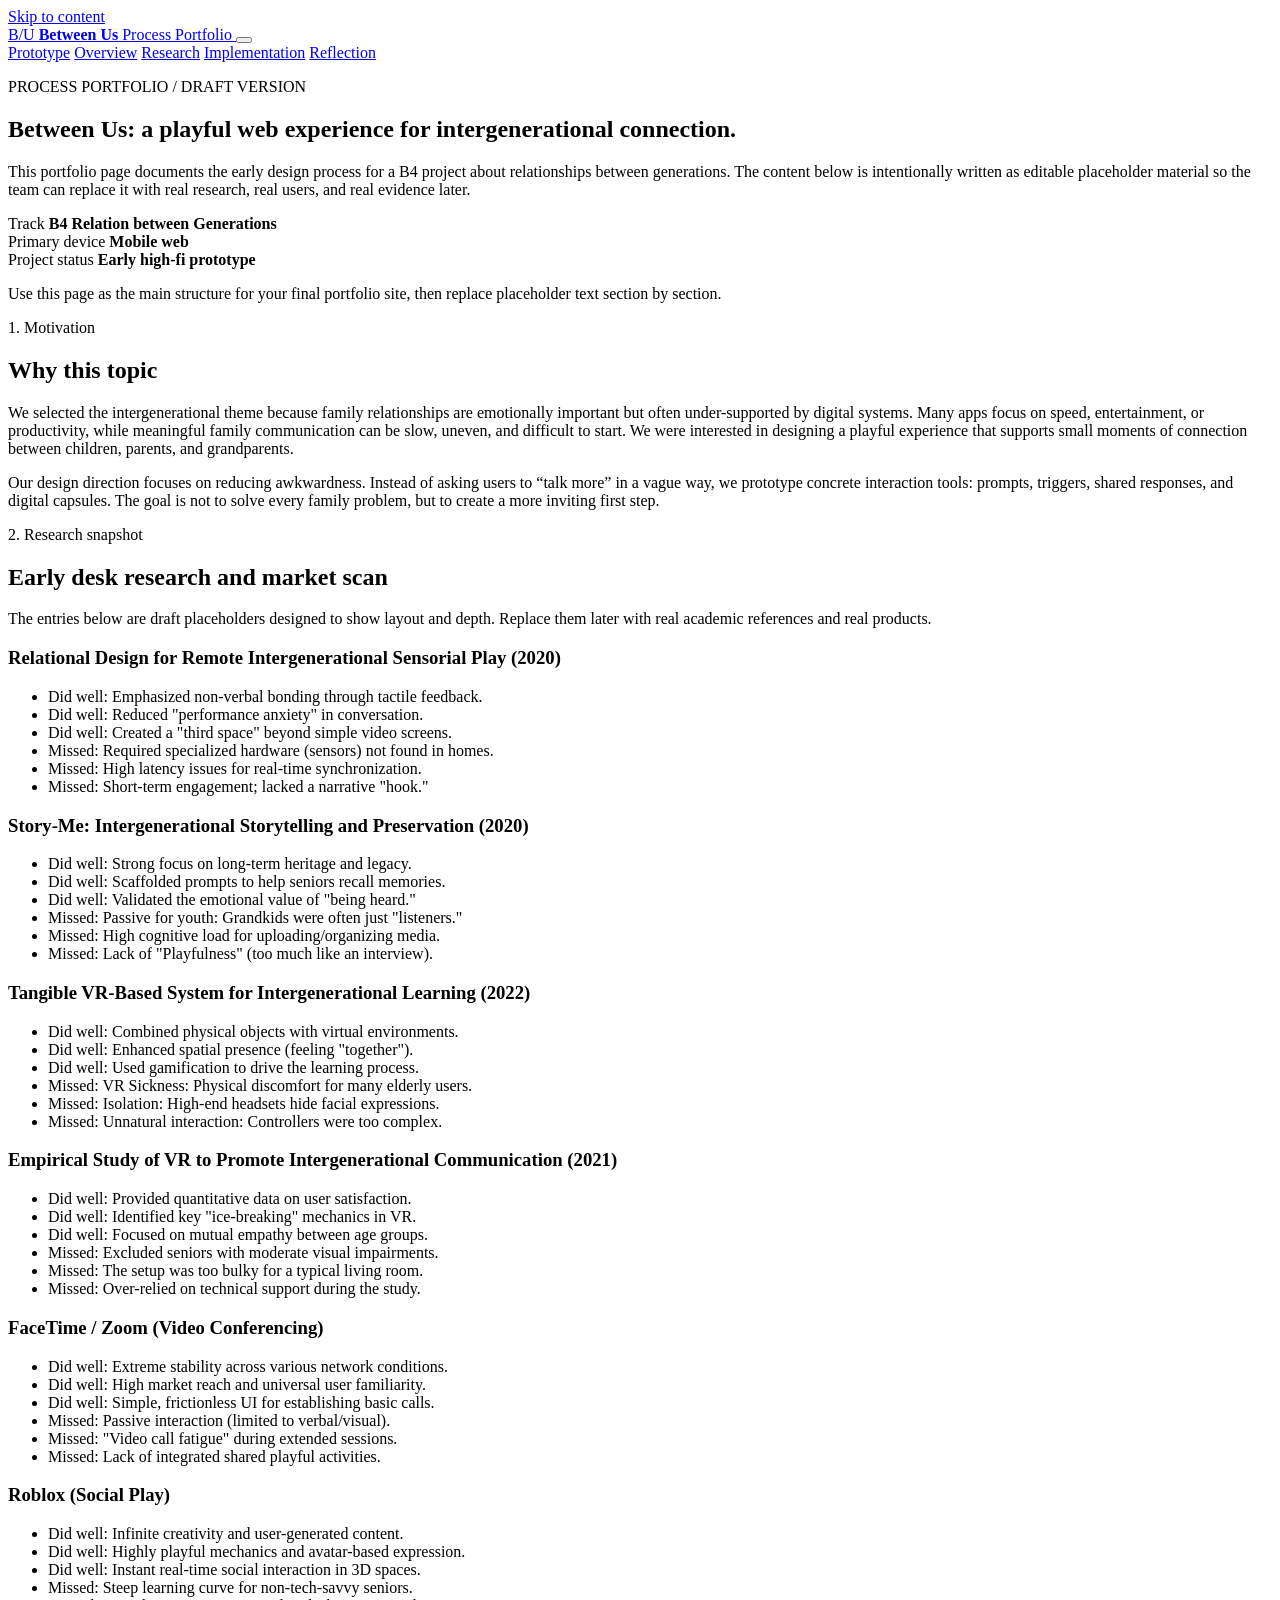
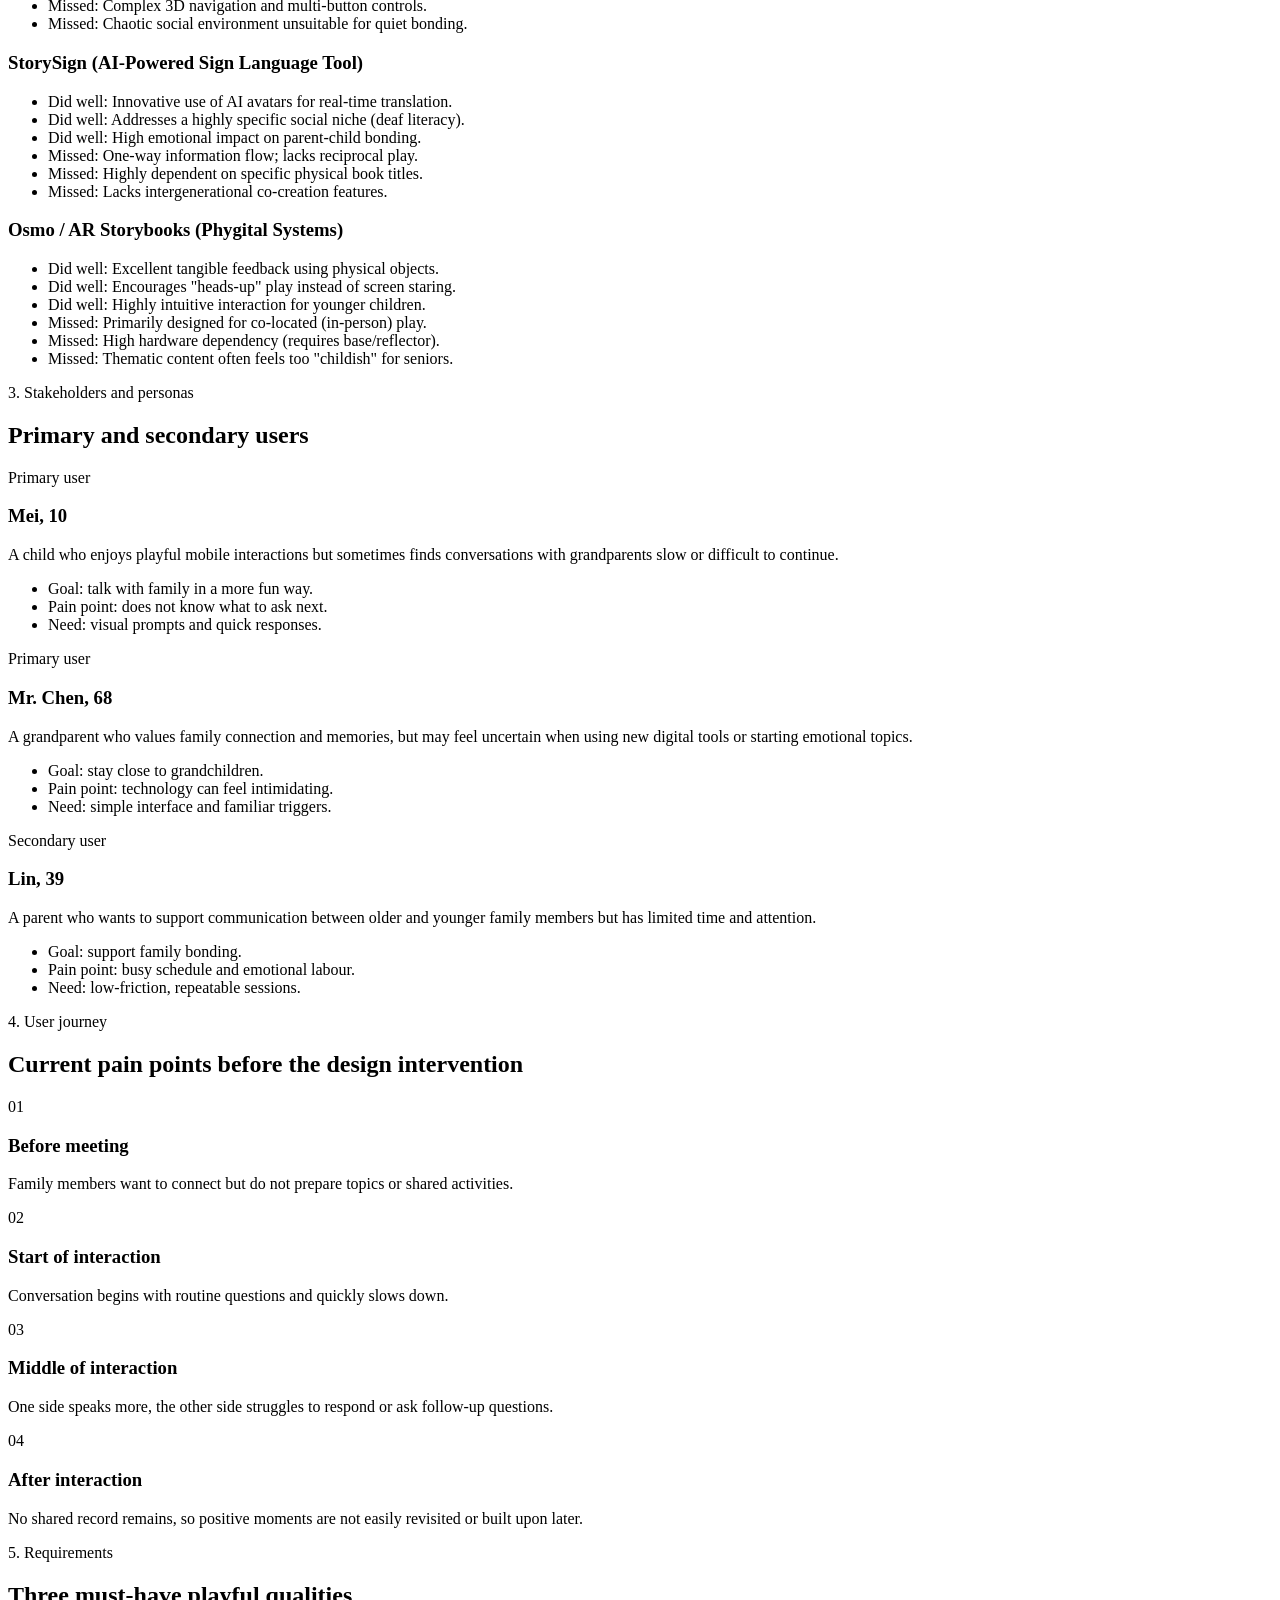
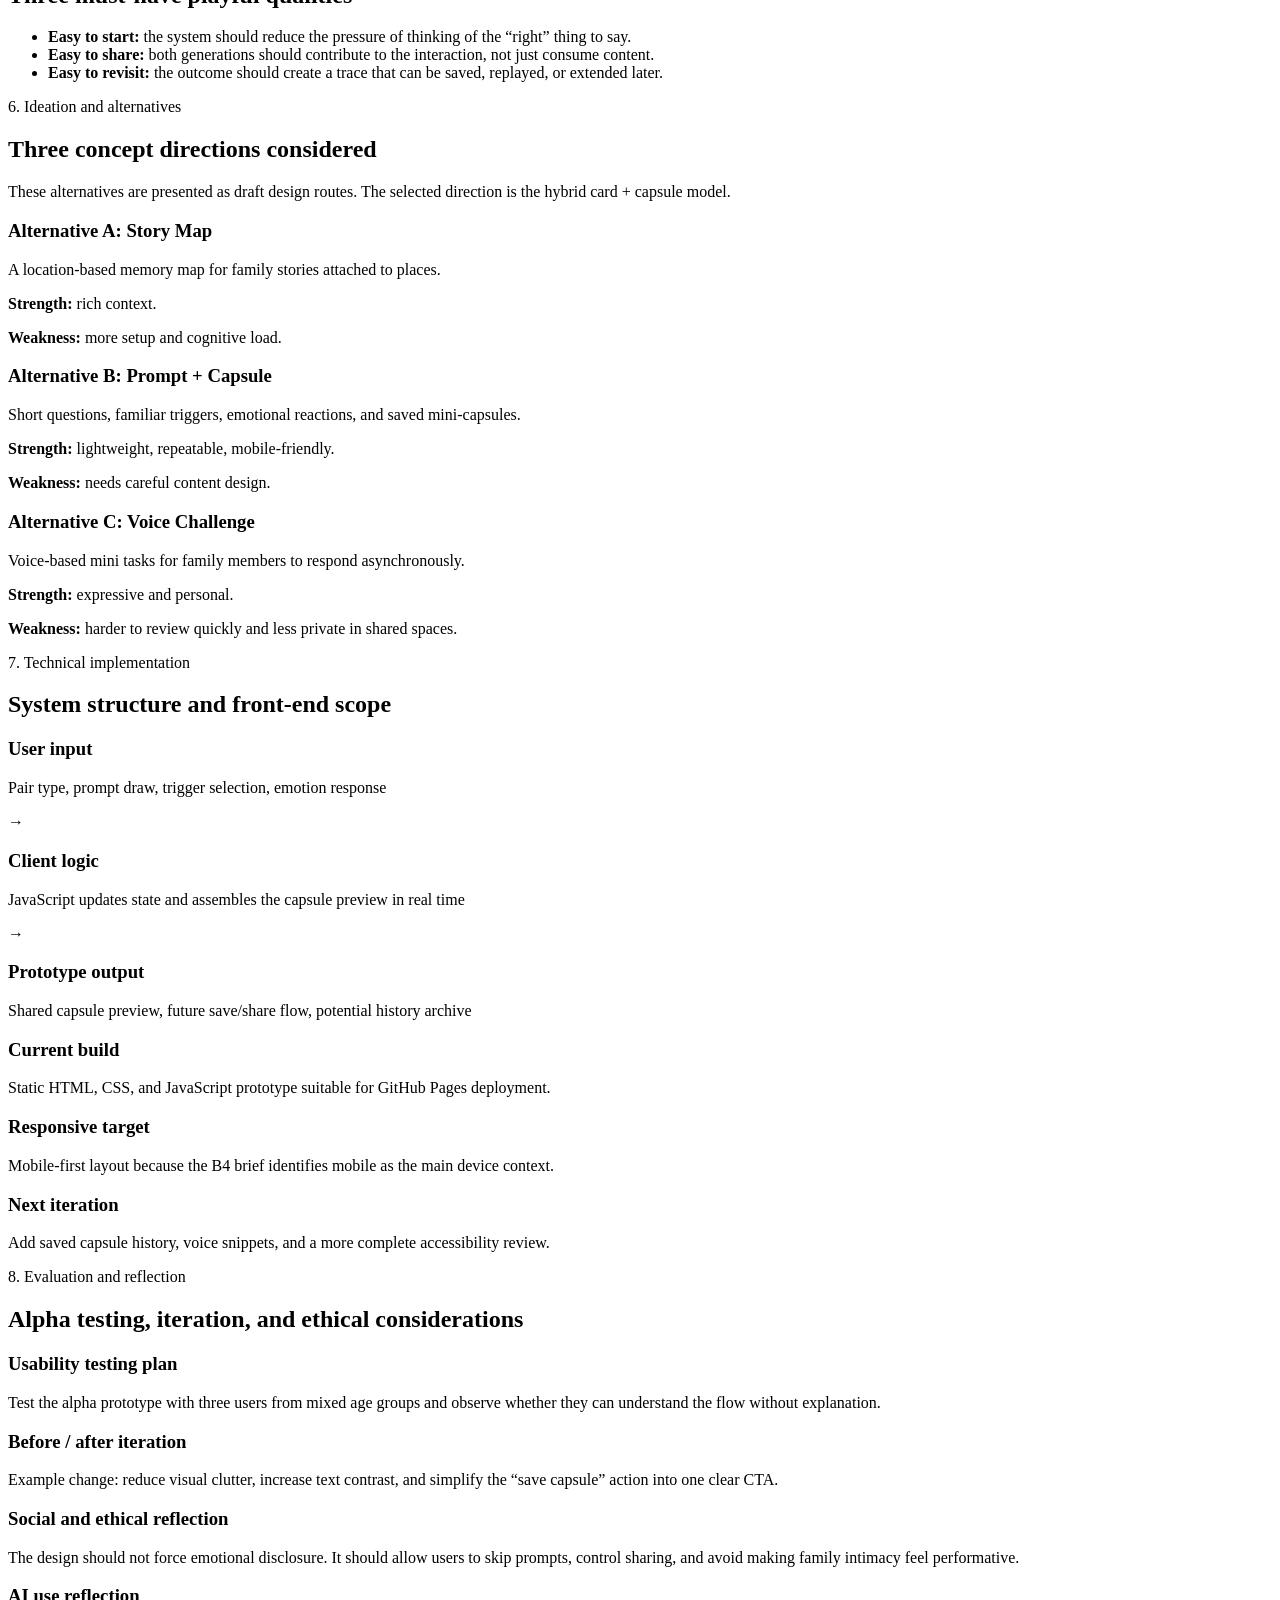
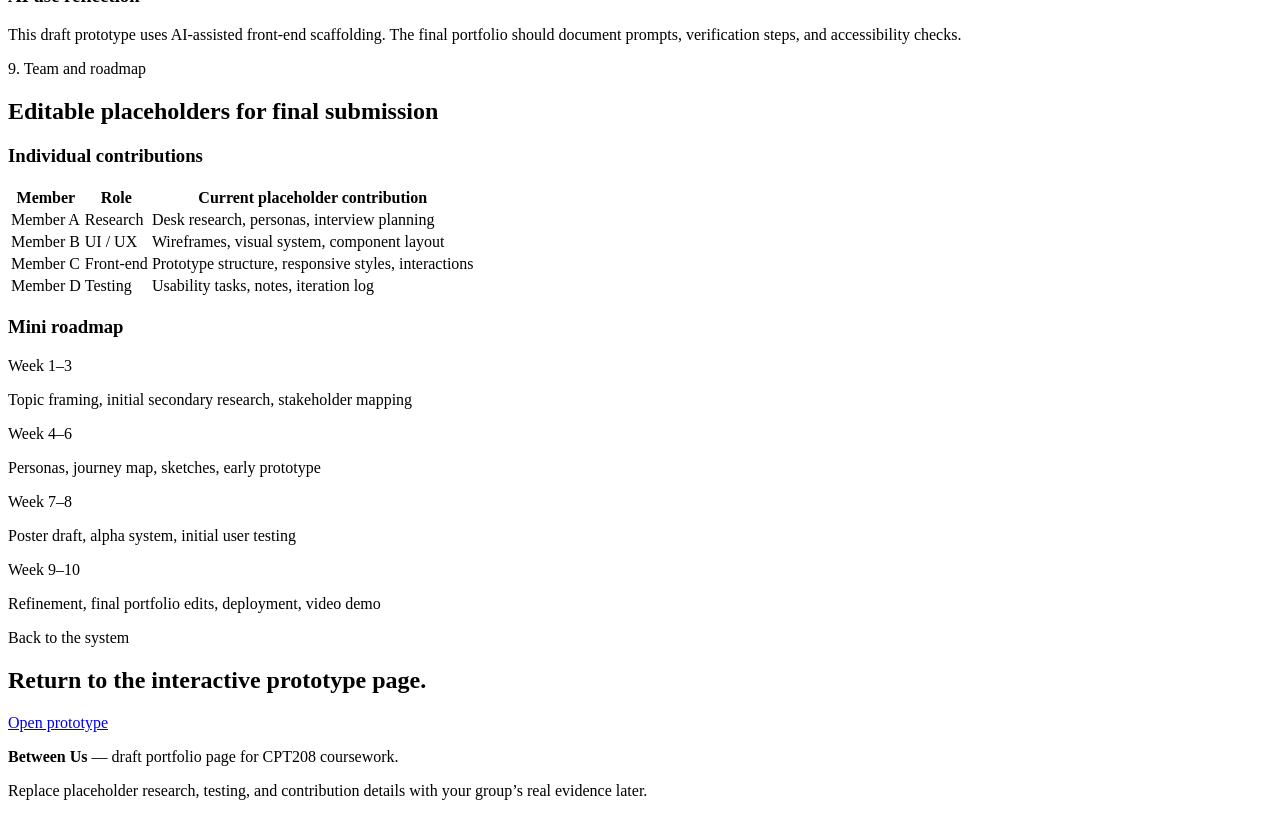
==== portfolio.html @ 3d2e799c "Update research examples and their evaluations" ====
<!DOCTYPE html>
<html lang="en">
<head>
  <meta charset="utf-8">
  <meta name="viewport" content="width=device-width, initial-scale=1">
  <title>Between Us — Process Portfolio</title>
  <meta name="description" content="Process portfolio for an intergenerational playful experience design project.">
  <link rel="preconnect" href="https://fonts.googleapis.com">
  <link rel="preconnect" href="https://fonts.gstatic.com" crossorigin>
  <link href="https://fonts.googleapis.com/css2?family=Inter:wght@400;500;600;700;800;900&display=swap" rel="stylesheet">
  <link rel="stylesheet" href="styles.css">
</head>
<body class="theme-light">
  <a class="skip-link" href="#main">Skip to content</a>

  <header class="site-header">
    <div class="wrap header-inner">
      <a class="brand" href="index.html" aria-label="Between Us home">
        <span class="brand-mark">B/U</span>
        <span class="brand-text">
          <strong>Between Us</strong>
          <span>Process Portfolio</span>
        </span>
      </a>

      <button class="menu-toggle" type="button" aria-expanded="false" aria-controls="site-nav">
        <span></span>
        <span></span>
      </button>

      <nav class="site-nav" id="site-nav" aria-label="Primary">
        <a href="index.html">Prototype</a>
        <a href="#overview">Overview</a>
        <a href="#research">Research</a>
        <a href="#implementation">Implementation</a>
        <a href="#reflection">Reflection</a>
      </nav>
    </div>
  </header>

  <main id="main">
    <section class="hero section-xl portfolio-hero">
      <div class="wrap hero-grid">
        <div class="hero-copy">
          <p class="eyebrow">PROCESS PORTFOLIO / DRAFT VERSION</p>
          <h1>Between Us: a playful web experience for intergenerational connection.</h1>
          <p class="hero-text">
            This portfolio page documents the early design process for a B4 project about relationships
            between generations. The content below is intentionally written as editable placeholder material
            so the team can replace it with real research, real users, and real evidence later.
          </p>
        </div>

        <div class="hero-panel">
          <div class="hero-stat">
            <span>Track</span>
            <strong>B4 Relation between Generations</strong>
          </div>
          <div class="hero-stat">
            <span>Primary device</span>
            <strong>Mobile web</strong>
          </div>
          <div class="hero-stat">
            <span>Project status</span>
            <strong>Early high-fi prototype</strong>
          </div>
          <div class="hero-note">
            <p>Use this page as the main structure for your final portfolio site, then replace placeholder text section by section.</p>
          </div>
        </div>
      </div>
    </section>

    <section class="section border-top" id="overview">
      <div class="wrap two-column">
        <div>
          <p class="eyebrow">1. Motivation</p>
          <h2>Why this topic</h2>
        </div>
        <div class="body-copy">
          <p>
            We selected the intergenerational theme because family relationships are emotionally important but often under-supported by digital systems.
            Many apps focus on speed, entertainment, or productivity, while meaningful family communication can be slow, uneven, and difficult to start.
            We were interested in designing a playful experience that supports small moments of connection between children, parents, and grandparents.
          </p>
          <p>
            Our design direction focuses on reducing awkwardness. Instead of asking users to “talk more” in a vague way, we prototype concrete interaction tools:
            prompts, triggers, shared responses, and digital capsules. The goal is not to solve every family problem, but to create a more inviting first step.
          </p>
        </div>
      </div>
    </section>

    <section class="section" id="research">
      <div class="wrap">
        <div class="section-heading split-heading">
          <div>
            <p class="eyebrow">2. Research snapshot</p>
            <h2>Early desk research and market scan</h2>
          </div>
          <p class="section-copy">
            The entries below are draft placeholders designed to show layout and depth. Replace them later with real academic references and real products.
          </p>
        </div>

        <div class="research-grid">
          <article class="research-card">
            <h3>Relational Design for Remote Intergenerational Sensorial Play (2020)</h3>
            <ul>
              <li>Did well: Emphasized non-verbal bonding through tactile feedback.</li>
              <li>Did well: Reduced "performance anxiety" in conversation.</li>
              <li>Did well: Created a "third space" beyond simple video screens.</li>
              <li>Missed: Required specialized hardware (sensors) not found in homes.</li>
              <li>Missed: High latency issues for real-time synchronization.</li>
              <li>Missed: Short-term engagement; lacked a narrative "hook."</li>
            </ul>
          </article>
        
          <article class="research-card">
            <h3>Story-Me: Intergenerational Storytelling and Preservation (2020)</h3>
            <ul>
              <li>Did well: Strong focus on long-term heritage and legacy.</li>
              <li>Did well: Scaffolded prompts to help seniors recall memories.</li>
              <li>Did well: Validated the emotional value of "being heard."</li>
              <li>Missed: Passive for youth: Grandkids were often just "listeners."</li>
              <li>Missed: High cognitive load for uploading/organizing media.</li>
              <li>Missed: Lack of "Playfulness" (too much like an interview).</li>
            </ul>
          </article>
        
          <article class="research-card">
            <h3>Tangible VR-Based System for Intergenerational Learning (2022)</h3>
            <ul>
              <li>Did well: Combined physical objects with virtual environments.</li>
              <li>Did well: Enhanced spatial presence (feeling "together").</li>
              <li>Did well: Used gamification to drive the learning process.</li>
              <li>Missed: VR Sickness: Physical discomfort for many elderly users.</li>
              <li>Missed: Isolation: High-end headsets hide facial expressions.</li>
              <li>Missed: Unnatural interaction: Controllers were too complex.</li>
            </ul>
          </article>
        
          <article class="research-card">
            <h3>Empirical Study of VR to Promote Intergenerational Communication (2021)</h3>
            <ul>
              <li>Did well: Provided quantitative data on user satisfaction.</li>
              <li>Did well: Identified key "ice-breaking" mechanics in VR.</li>
              <li>Did well: Focused on mutual empathy between age groups.</li>
              <li>Missed: Excluded seniors with moderate visual impairments.</li>
              <li>Missed: The setup was too bulky for a typical living room.</li>
              <li>Missed: Over-relied on technical support during the study.</li>
            </ul>
          </article>
        
          <article class="research-card">
            <h3>FaceTime / Zoom (Video Conferencing)</h3>
            <ul>
              <li>Did well: Extreme stability across various network conditions.</li>
              <li>Did well: High market reach and universal user familiarity.</li>
              <li>Did well: Simple, frictionless UI for establishing basic calls.</li>
              <li>Missed: Passive interaction (limited to verbal/visual).</li>
              <li>Missed: "Video call fatigue" during extended sessions.</li>
              <li>Missed: Lack of integrated shared playful activities.</li>
            </ul>
          </article>
        
          <article class="research-card">
            <h3>Roblox (Social Play)</h3>
            <ul>
              <li>Did well: Infinite creativity and user-generated content.</li>
              <li>Did well: Highly playful mechanics and avatar-based expression.</li>
              <li>Did well: Instant real-time social interaction in 3D spaces.</li>
              <li>Missed: Steep learning curve for non-tech-savvy seniors.</li>
              <li>Missed: Complex 3D navigation and multi-button controls.</li>
              <li>Missed: Chaotic social environment unsuitable for quiet bonding.</li>
            </ul>
          </article>
        
          <article class="research-card">
            <h3>StorySign (AI-Powered Sign Language Tool)</h3>
            <ul>
              <li>Did well: Innovative use of AI avatars for real-time translation.</li>
              <li>Did well: Addresses a highly specific social niche (deaf literacy).</li>
              <li>Did well: High emotional impact on parent-child bonding.</li>
              <li>Missed: One-way information flow; lacks reciprocal play.</li>
              <li>Missed: Highly dependent on specific physical book titles.</li>
              <li>Missed: Lacks intergenerational co-creation features.</li>
            </ul>
          </article>
        
          <article class="research-card">
            <h3>Osmo / AR Storybooks (Phygital Systems)</h3>
            <ul>
              <li>Did well: Excellent tangible feedback using physical objects.</li>
              <li>Did well: Encourages "heads-up" play instead of screen staring.</li>
              <li>Did well: Highly intuitive interaction for younger children.</li>
              <li>Missed: Primarily designed for co-located (in-person) play.</li>
              <li>Missed: High hardware dependency (requires base/reflector).</li>
              <li>Missed: Thematic content often feels too "childish" for seniors.</li>
            </ul>
          </article>
        </div>
      </div>
    </section>

    <section class="section border-top">
      <div class="wrap">
        <div class="section-heading">
          <p class="eyebrow">3. Stakeholders and personas</p>
          <h2>Primary and secondary users</h2>
        </div>

        <div class="persona-grid">
          <article class="persona-card">
            <p class="mini-label">Primary user</p>
            <h3>Mei, 10</h3>
            <p>A child who enjoys playful mobile interactions but sometimes finds conversations with grandparents slow or difficult to continue.</p>
            <ul>
              <li>Goal: talk with family in a more fun way.</li>
              <li>Pain point: does not know what to ask next.</li>
              <li>Need: visual prompts and quick responses.</li>
            </ul>
          </article>

          <article class="persona-card">
            <p class="mini-label">Primary user</p>
            <h3>Mr. Chen, 68</h3>
            <p>A grandparent who values family connection and memories, but may feel uncertain when using new digital tools or starting emotional topics.</p>
            <ul>
              <li>Goal: stay close to grandchildren.</li>
              <li>Pain point: technology can feel intimidating.</li>
              <li>Need: simple interface and familiar triggers.</li>
            </ul>
          </article>

          <article class="persona-card">
            <p class="mini-label">Secondary user</p>
            <h3>Lin, 39</h3>
            <p>A parent who wants to support communication between older and younger family members but has limited time and attention.</p>
            <ul>
              <li>Goal: support family bonding.</li>
              <li>Pain point: busy schedule and emotional labour.</li>
              <li>Need: low-friction, repeatable sessions.</li>
            </ul>
          </article>
        </div>
      </div>
    </section>

    <section class="section section-dark">
      <div class="wrap">
        <div class="section-heading">
          <p class="eyebrow">4. User journey</p>
          <h2>Current pain points before the design intervention</h2>
        </div>

        <div class="journey-grid">
          <article class="journey-step">
            <span>01</span>
            <h3>Before meeting</h3>
            <p>Family members want to connect but do not prepare topics or shared activities.</p>
          </article>
          <article class="journey-step">
            <span>02</span>
            <h3>Start of interaction</h3>
            <p>Conversation begins with routine questions and quickly slows down.</p>
          </article>
          <article class="journey-step">
            <span>03</span>
            <h3>Middle of interaction</h3>
            <p>One side speaks more, the other side struggles to respond or ask follow-up questions.</p>
          </article>
          <article class="journey-step">
            <span>04</span>
            <h3>After interaction</h3>
            <p>No shared record remains, so positive moments are not easily revisited or built upon later.</p>
          </article>
        </div>
      </div>
    </section>

    <section class="section">
      <div class="wrap two-column">
        <div>
          <p class="eyebrow">5. Requirements</p>
          <h2>Three must-have playful qualities</h2>
        </div>
        <div class="body-copy">
          <ul class="requirement-list">
            <li><strong>Easy to start:</strong> the system should reduce the pressure of thinking of the “right” thing to say.</li>
            <li><strong>Easy to share:</strong> both generations should contribute to the interaction, not just consume content.</li>
            <li><strong>Easy to revisit:</strong> the outcome should create a trace that can be saved, replayed, or extended later.</li>
          </ul>
        </div>
      </div>
    </section>

    <section class="section border-top">
      <div class="wrap">
        <div class="section-heading split-heading">
          <div>
            <p class="eyebrow">6. Ideation and alternatives</p>
            <h2>Three concept directions considered</h2>
          </div>
          <p class="section-copy">
            These alternatives are presented as draft design routes. The selected direction is the hybrid card + capsule model.
          </p>
        </div>

        <div class="alternatives-grid">
          <article class="alt-card">
            <h3>Alternative A: Story Map</h3>
            <p>A location-based memory map for family stories attached to places.</p>
            <p><strong>Strength:</strong> rich context.</p>
            <p><strong>Weakness:</strong> more setup and cognitive load.</p>
          </article>
          <article class="alt-card alt-selected">
            <h3>Alternative B: Prompt + Capsule</h3>
            <p>Short questions, familiar triggers, emotional reactions, and saved mini-capsules.</p>
            <p><strong>Strength:</strong> lightweight, repeatable, mobile-friendly.</p>
            <p><strong>Weakness:</strong> needs careful content design.</p>
          </article>
          <article class="alt-card">
            <h3>Alternative C: Voice Challenge</h3>
            <p>Voice-based mini tasks for family members to respond asynchronously.</p>
            <p><strong>Strength:</strong> expressive and personal.</p>
            <p><strong>Weakness:</strong> harder to review quickly and less private in shared spaces.</p>
          </article>
        </div>
      </div>
    </section>

    <section class="section" id="implementation">
      <div class="wrap">
        <div class="section-heading">
          <p class="eyebrow">7. Technical implementation</p>
          <h2>System structure and front-end scope</h2>
        </div>

        <div class="architecture-box">
          <div class="arch-node">
            <h3>User input</h3>
            <p>Pair type, prompt draw, trigger selection, emotion response</p>
          </div>
          <div class="arch-arrow">→</div>
          <div class="arch-node">
            <h3>Client logic</h3>
            <p>JavaScript updates state and assembles the capsule preview in real time</p>
          </div>
          <div class="arch-arrow">→</div>
          <div class="arch-node">
            <h3>Prototype output</h3>
            <p>Shared capsule preview, future save/share flow, potential history archive</p>
          </div>
        </div>

        <div class="implementation-grid">
          <article class="implementation-card">
            <h3>Current build</h3>
            <p>Static HTML, CSS, and JavaScript prototype suitable for GitHub Pages deployment.</p>
          </article>
          <article class="implementation-card">
            <h3>Responsive target</h3>
            <p>Mobile-first layout because the B4 brief identifies mobile as the main device context.</p>
          </article>
          <article class="implementation-card">
            <h3>Next iteration</h3>
            <p>Add saved capsule history, voice snippets, and a more complete accessibility review.</p>
          </article>
        </div>
      </div>
    </section>

    <section class="section section-dark" id="reflection">
      <div class="wrap">
        <div class="section-heading">
          <p class="eyebrow">8. Evaluation and reflection</p>
          <h2>Alpha testing, iteration, and ethical considerations</h2>
        </div>

        <div class="reflection-grid">
          <article class="reflection-card">
            <h3>Usability testing plan</h3>
            <p>Test the alpha prototype with three users from mixed age groups and observe whether they can understand the flow without explanation.</p>
          </article>
          <article class="reflection-card">
            <h3>Before / after iteration</h3>
            <p>Example change: reduce visual clutter, increase text contrast, and simplify the “save capsule” action into one clear CTA.</p>
          </article>
          <article class="reflection-card">
            <h3>Social and ethical reflection</h3>
            <p>The design should not force emotional disclosure. It should allow users to skip prompts, control sharing, and avoid making family intimacy feel performative.</p>
          </article>
          <article class="reflection-card">
            <h3>AI use reflection</h3>
            <p>This draft prototype uses AI-assisted front-end scaffolding. The final portfolio should document prompts, verification steps, and accessibility checks.</p>
          </article>
        </div>
      </div>
    </section>

    <section class="section border-top">
      <div class="wrap">
        <div class="section-heading">
          <p class="eyebrow">9. Team and roadmap</p>
          <h2>Editable placeholders for final submission</h2>
        </div>

        <div class="team-grid">
          <div class="table-card">
            <h3>Individual contributions</h3>
            <table>
              <thead>
                <tr>
                  <th>Member</th>
                  <th>Role</th>
                  <th>Current placeholder contribution</th>
                </tr>
              </thead>
              <tbody>
                <tr>
                  <td>Member A</td>
                  <td>Research</td>
                  <td>Desk research, personas, interview planning</td>
                </tr>
                <tr>
                  <td>Member B</td>
                  <td>UI / UX</td>
                  <td>Wireframes, visual system, component layout</td>
                </tr>
                <tr>
                  <td>Member C</td>
                  <td>Front-end</td>
                  <td>Prototype structure, responsive styles, interactions</td>
                </tr>
                <tr>
                  <td>Member D</td>
                  <td>Testing</td>
                  <td>Usability tasks, notes, iteration log</td>
                </tr>
              </tbody>
            </table>
          </div>

          <div class="timeline-card">
            <h3>Mini roadmap</h3>
            <div class="timeline-item">
              <span>Week 1–3</span>
              <p>Topic framing, initial secondary research, stakeholder mapping</p>
            </div>
            <div class="timeline-item">
              <span>Week 4–6</span>
              <p>Personas, journey map, sketches, early prototype</p>
            </div>
            <div class="timeline-item">
              <span>Week 7–8</span>
              <p>Poster draft, alpha system, initial user testing</p>
            </div>
            <div class="timeline-item">
              <span>Week 9–10</span>
              <p>Refinement, final portfolio edits, deployment, video demo</p>
            </div>
          </div>
        </div>
      </div>
    </section>

    <section class="section section-compact">
      <div class="wrap cta-band cta-light">
        <div>
          <p class="eyebrow">Back to the system</p>
          <h2>Return to the interactive prototype page.</h2>
        </div>
        <a class="button button-dark" href="index.html">Open prototype</a>
      </div>
    </section>
  </main>

  <footer class="site-footer">
    <div class="wrap footer-grid">
      <p><strong>Between Us</strong> — draft portfolio page for CPT208 coursework.</p>
      <p>Replace placeholder research, testing, and contribution details with your group’s real evidence later.</p>
    </div>
  </footer>

  <script src="scripts.js"></script>
</body>
</html>
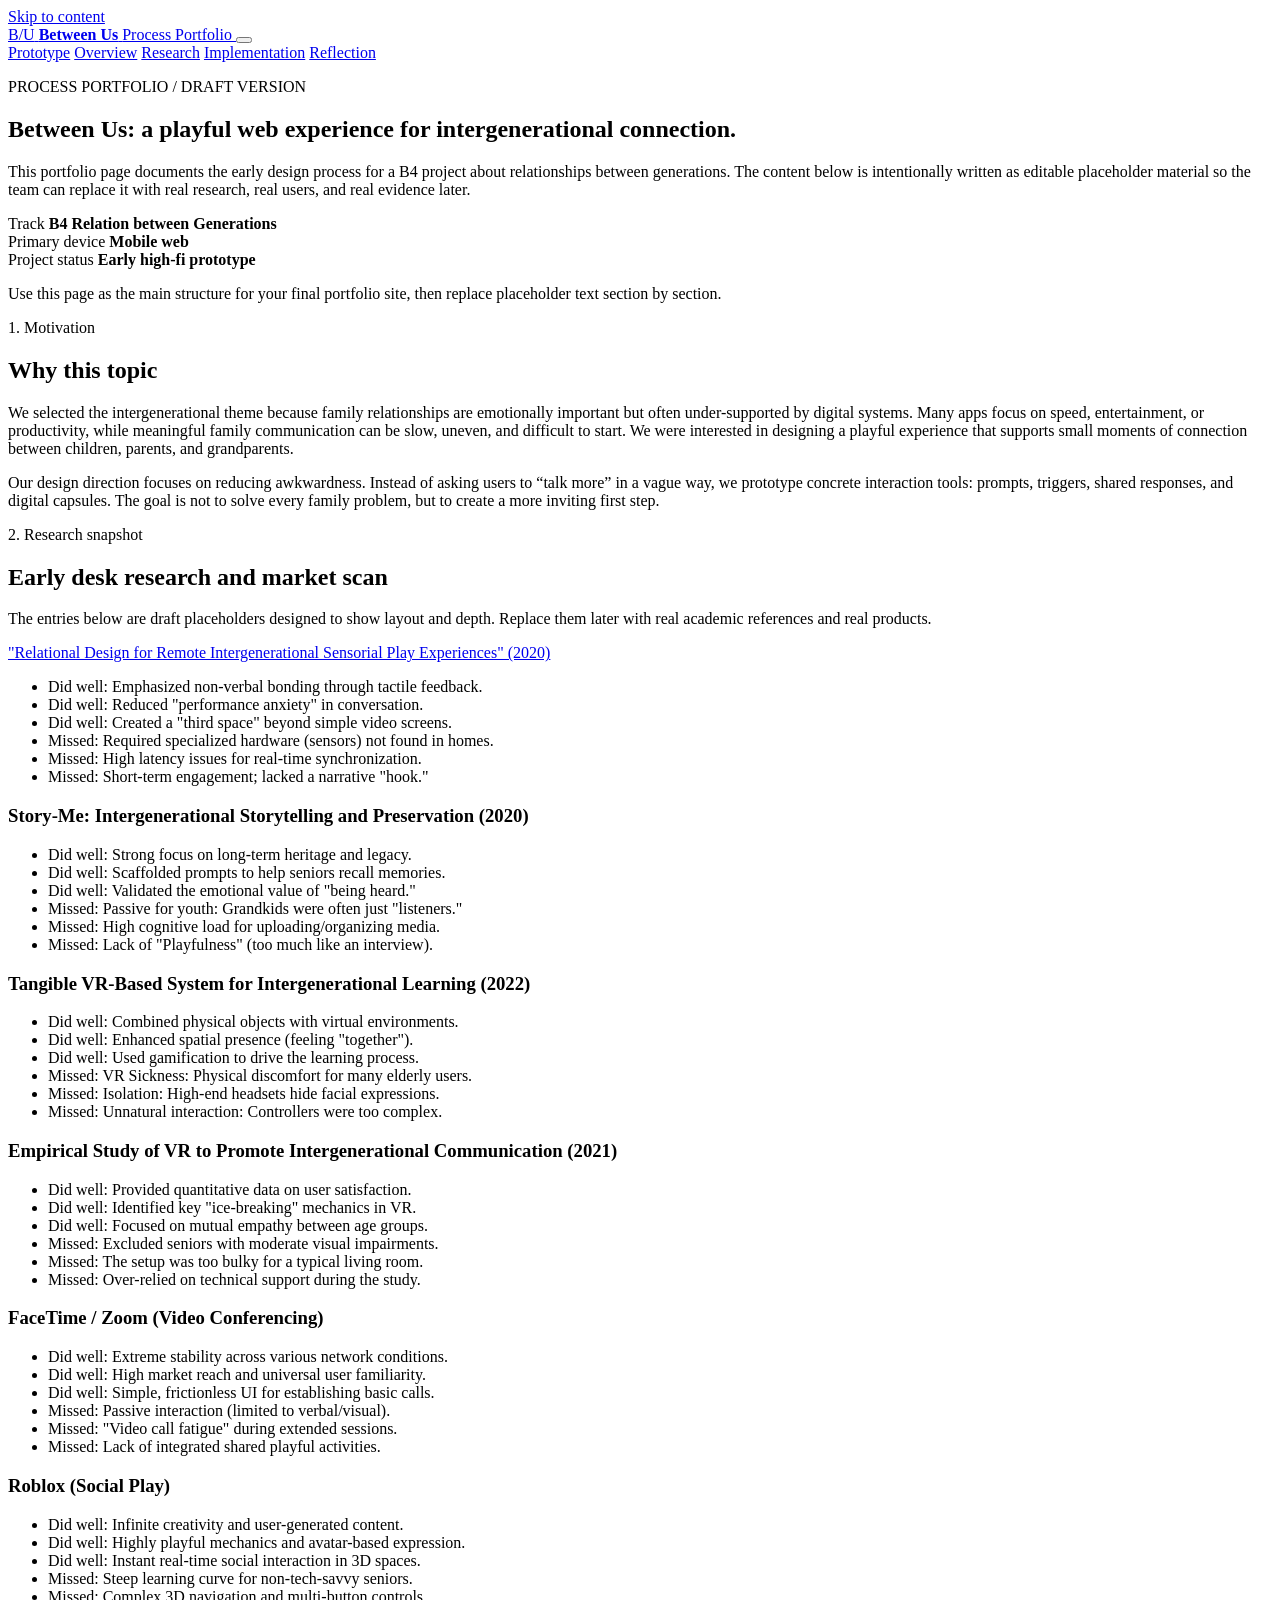
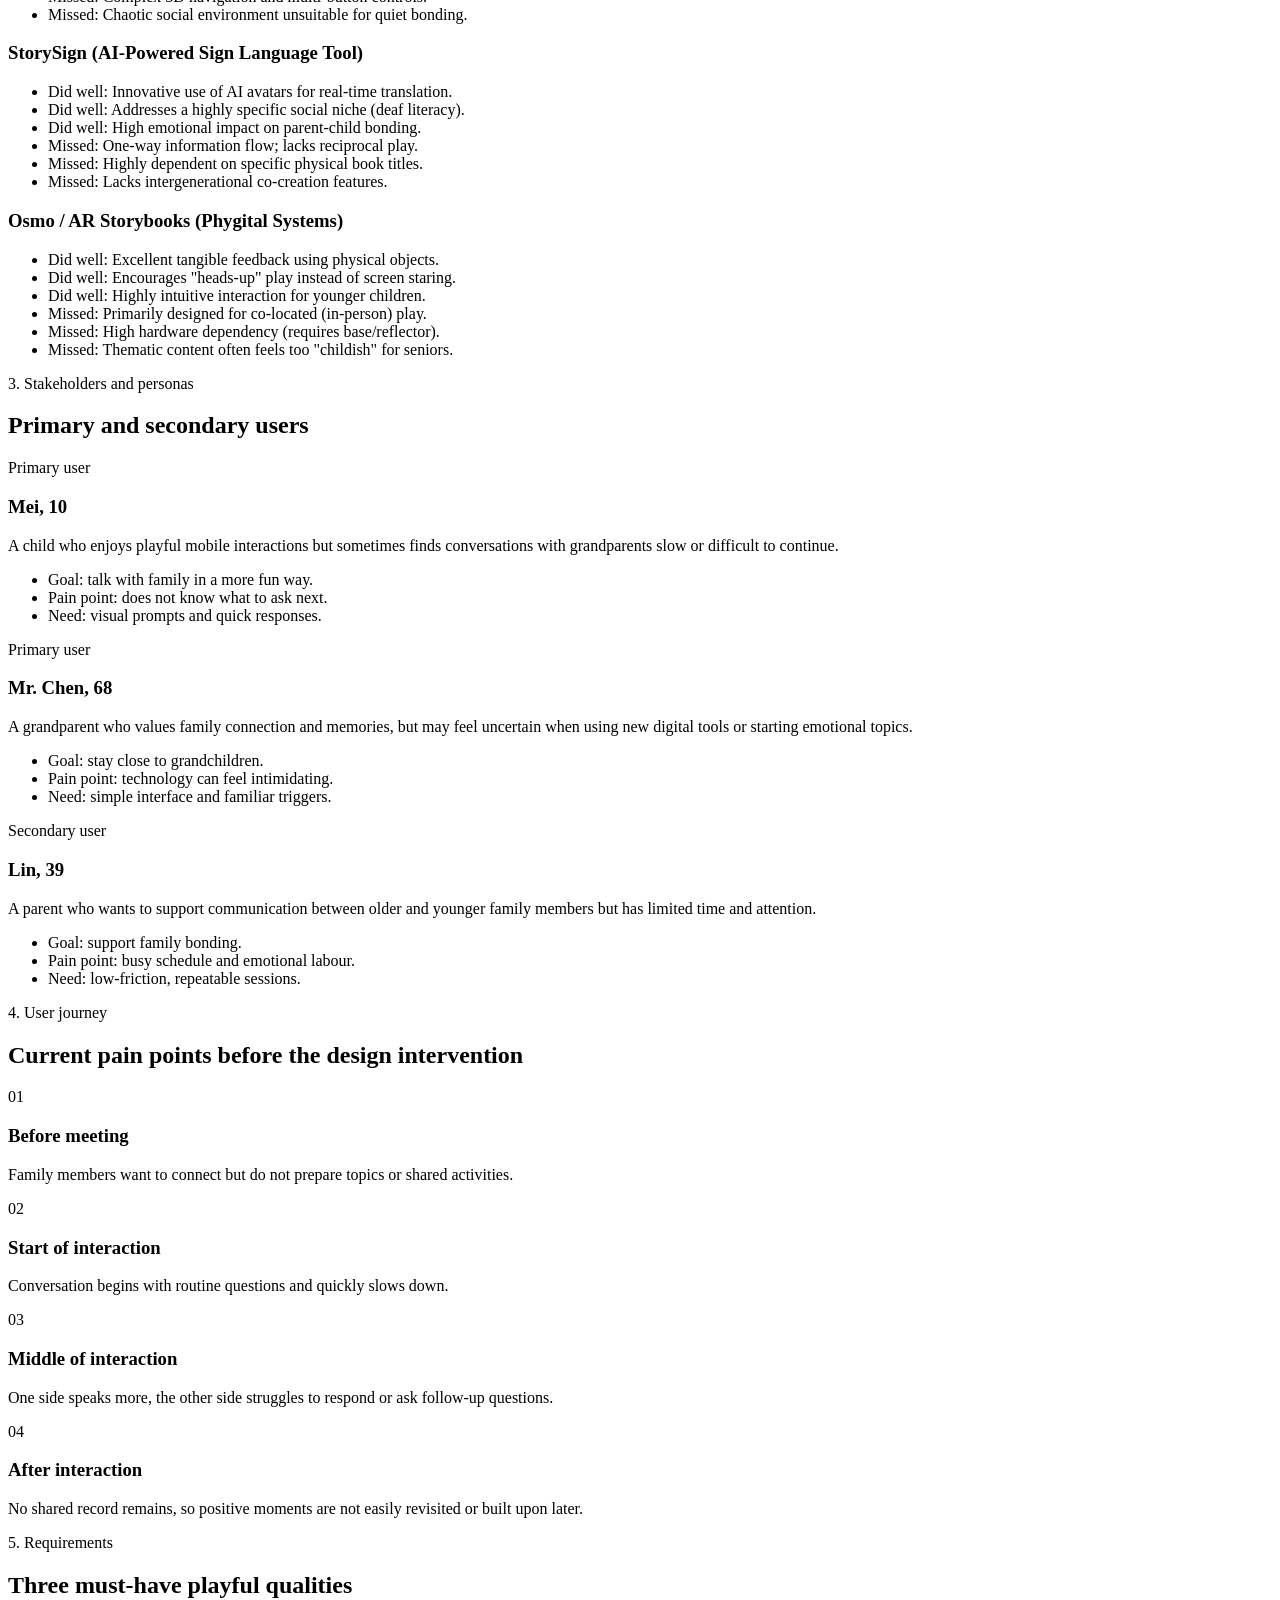
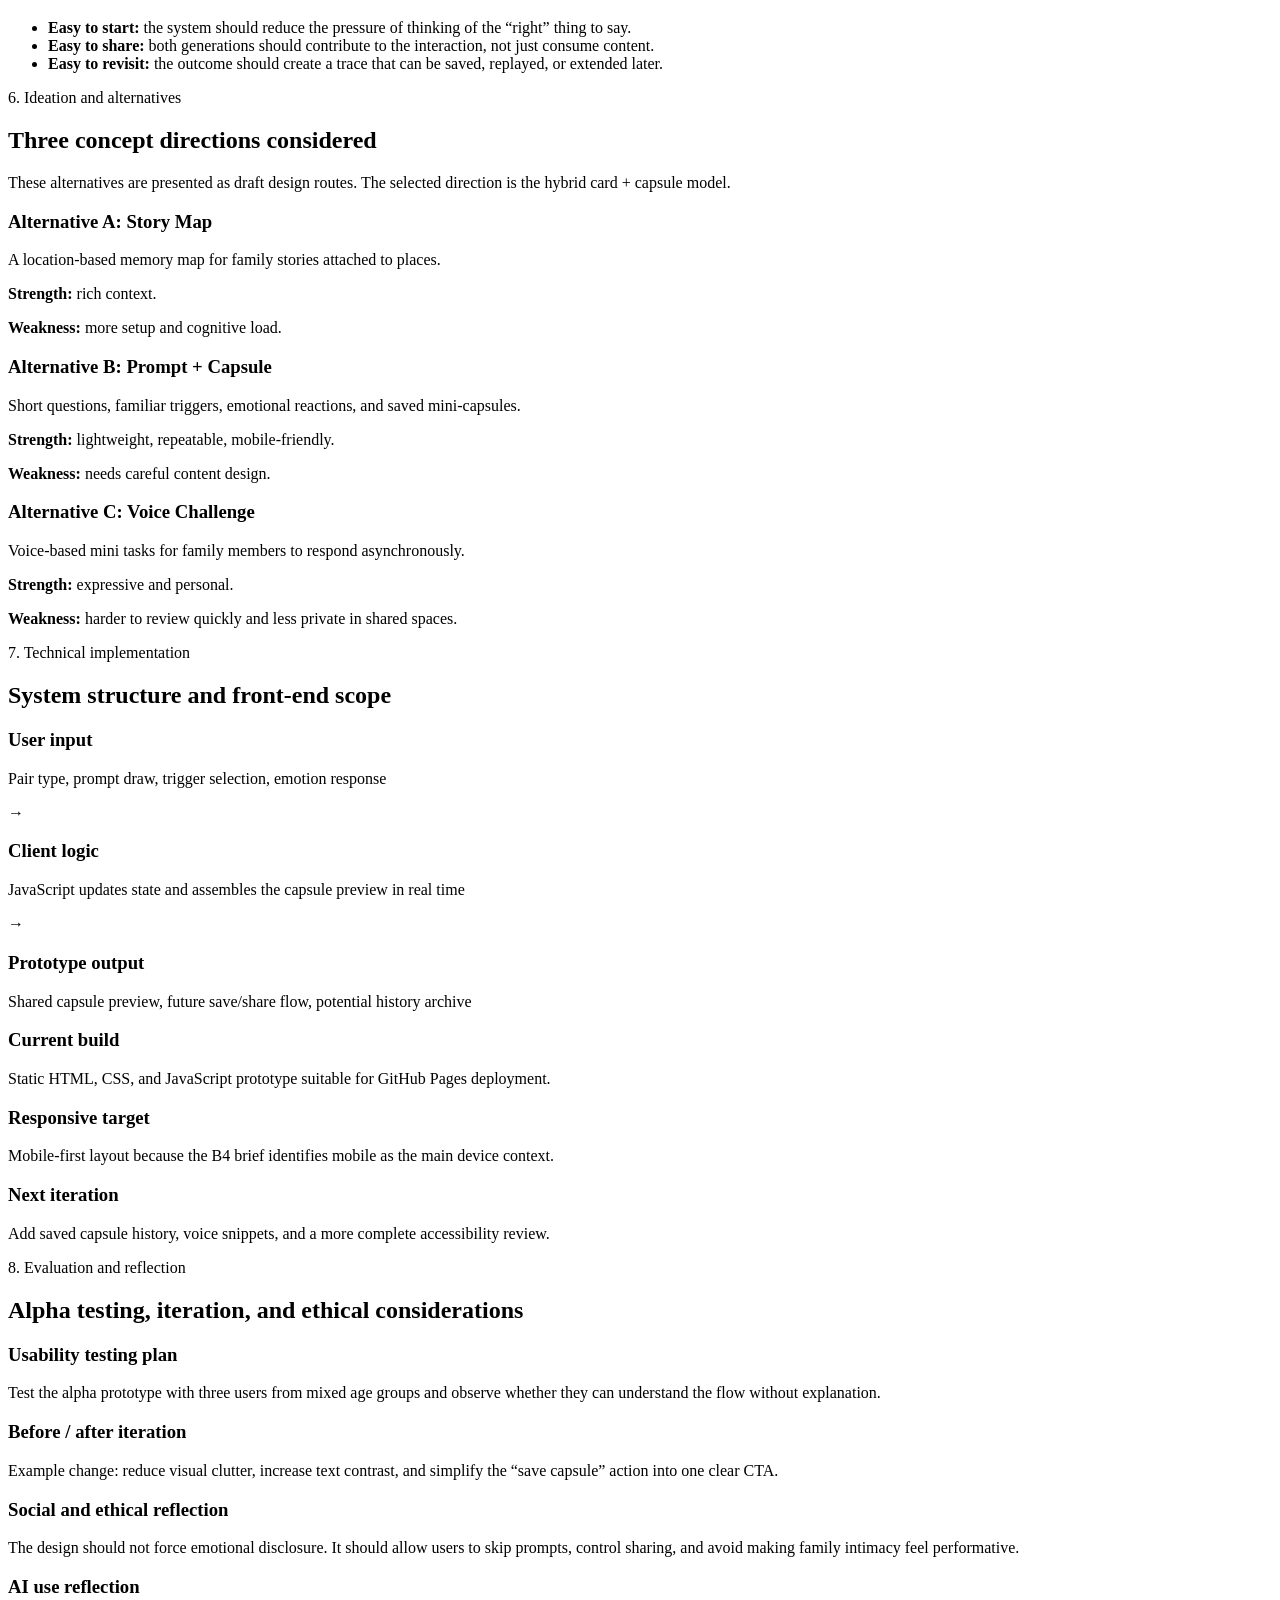
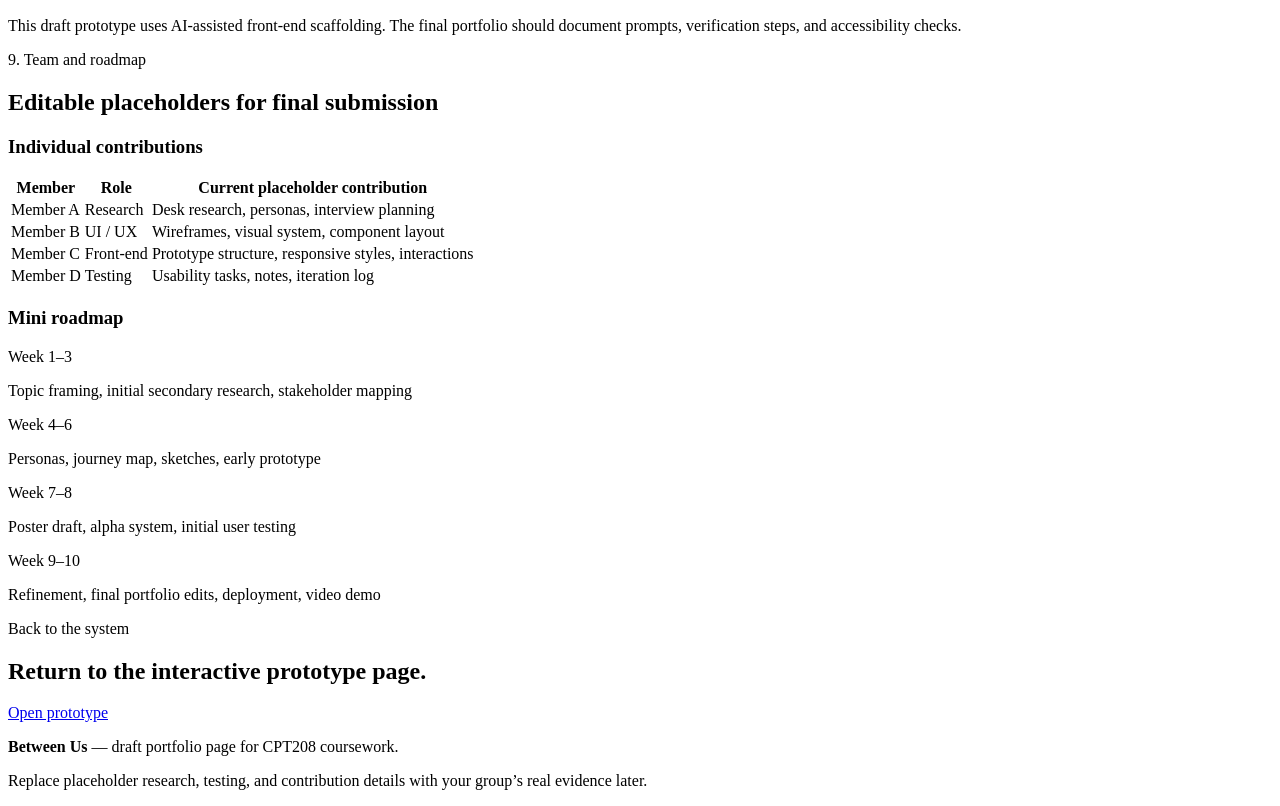
==== commit bfae7ff5: "Update portfolio.html" ====
--- a/portfolio.html
+++ b/portfolio.html
@@ -105,7 +105,9 @@
 
         <div class="research-grid">
           <article class="research-card">
-            <h3>Relational Design for Remote Intergenerational Sensorial Play (2020)</h3>
+            <a href="https://dl.acm.org/doi/10.1145/3357236.3395460" target="_blank">
+              "Relational Design for Remote Intergenerational Sensorial Play Experiences" (2020)
+            </a>
             <ul>
               <li>Did well: Emphasized non-verbal bonding through tactile feedback.</li>
               <li>Did well: Reduced "performance anxiety" in conversation.</li>
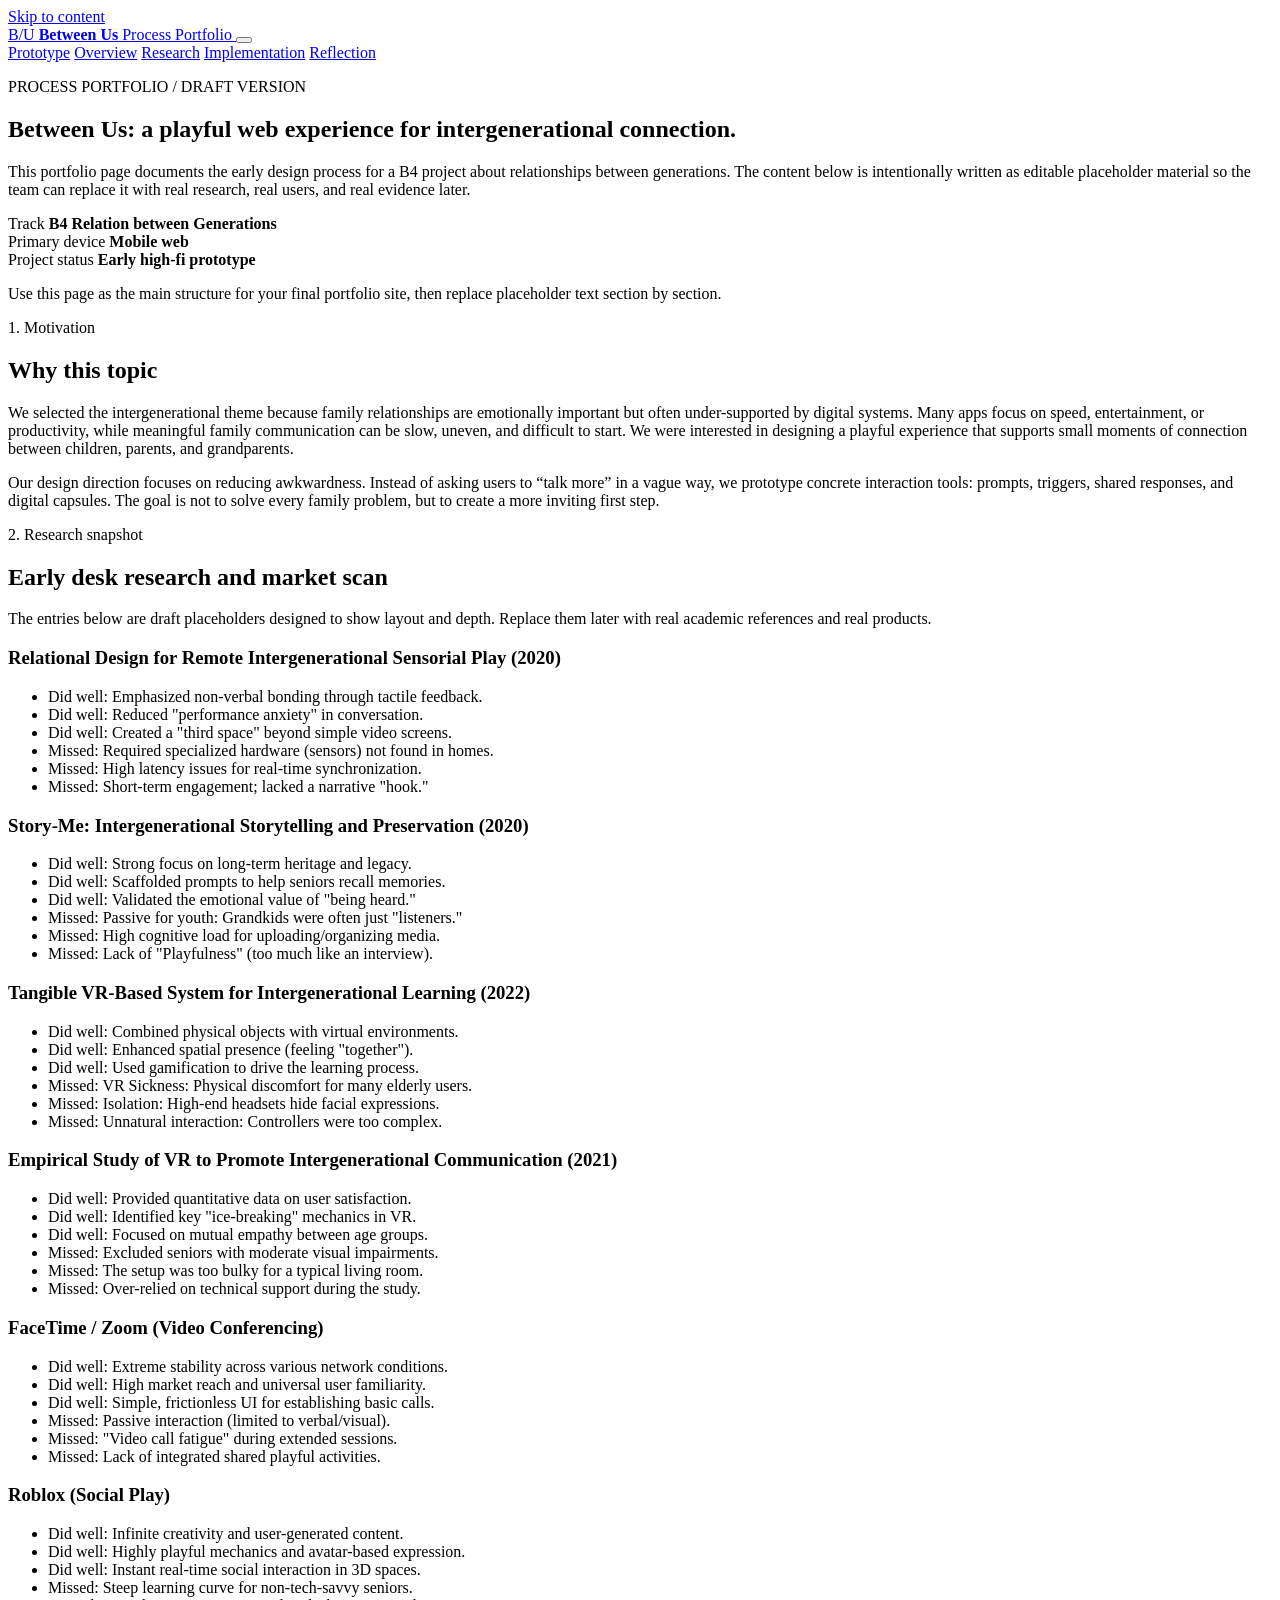
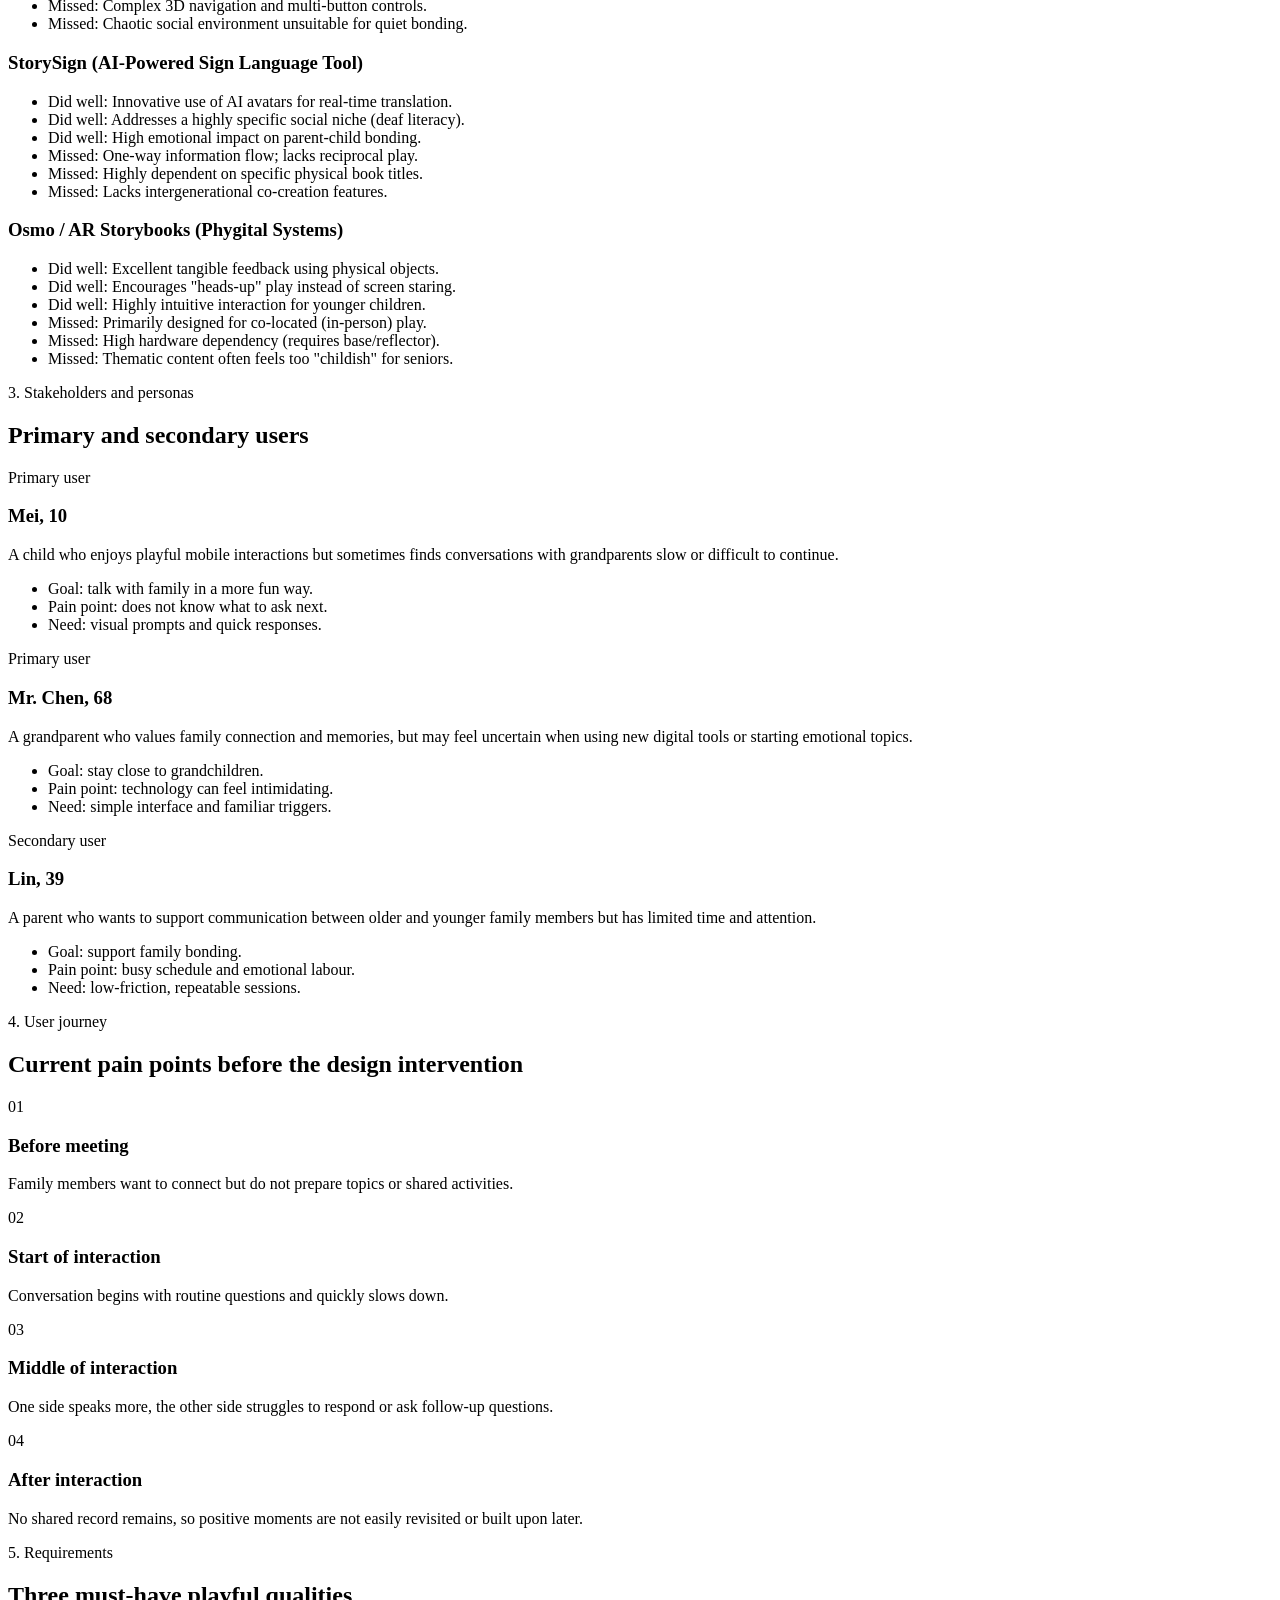
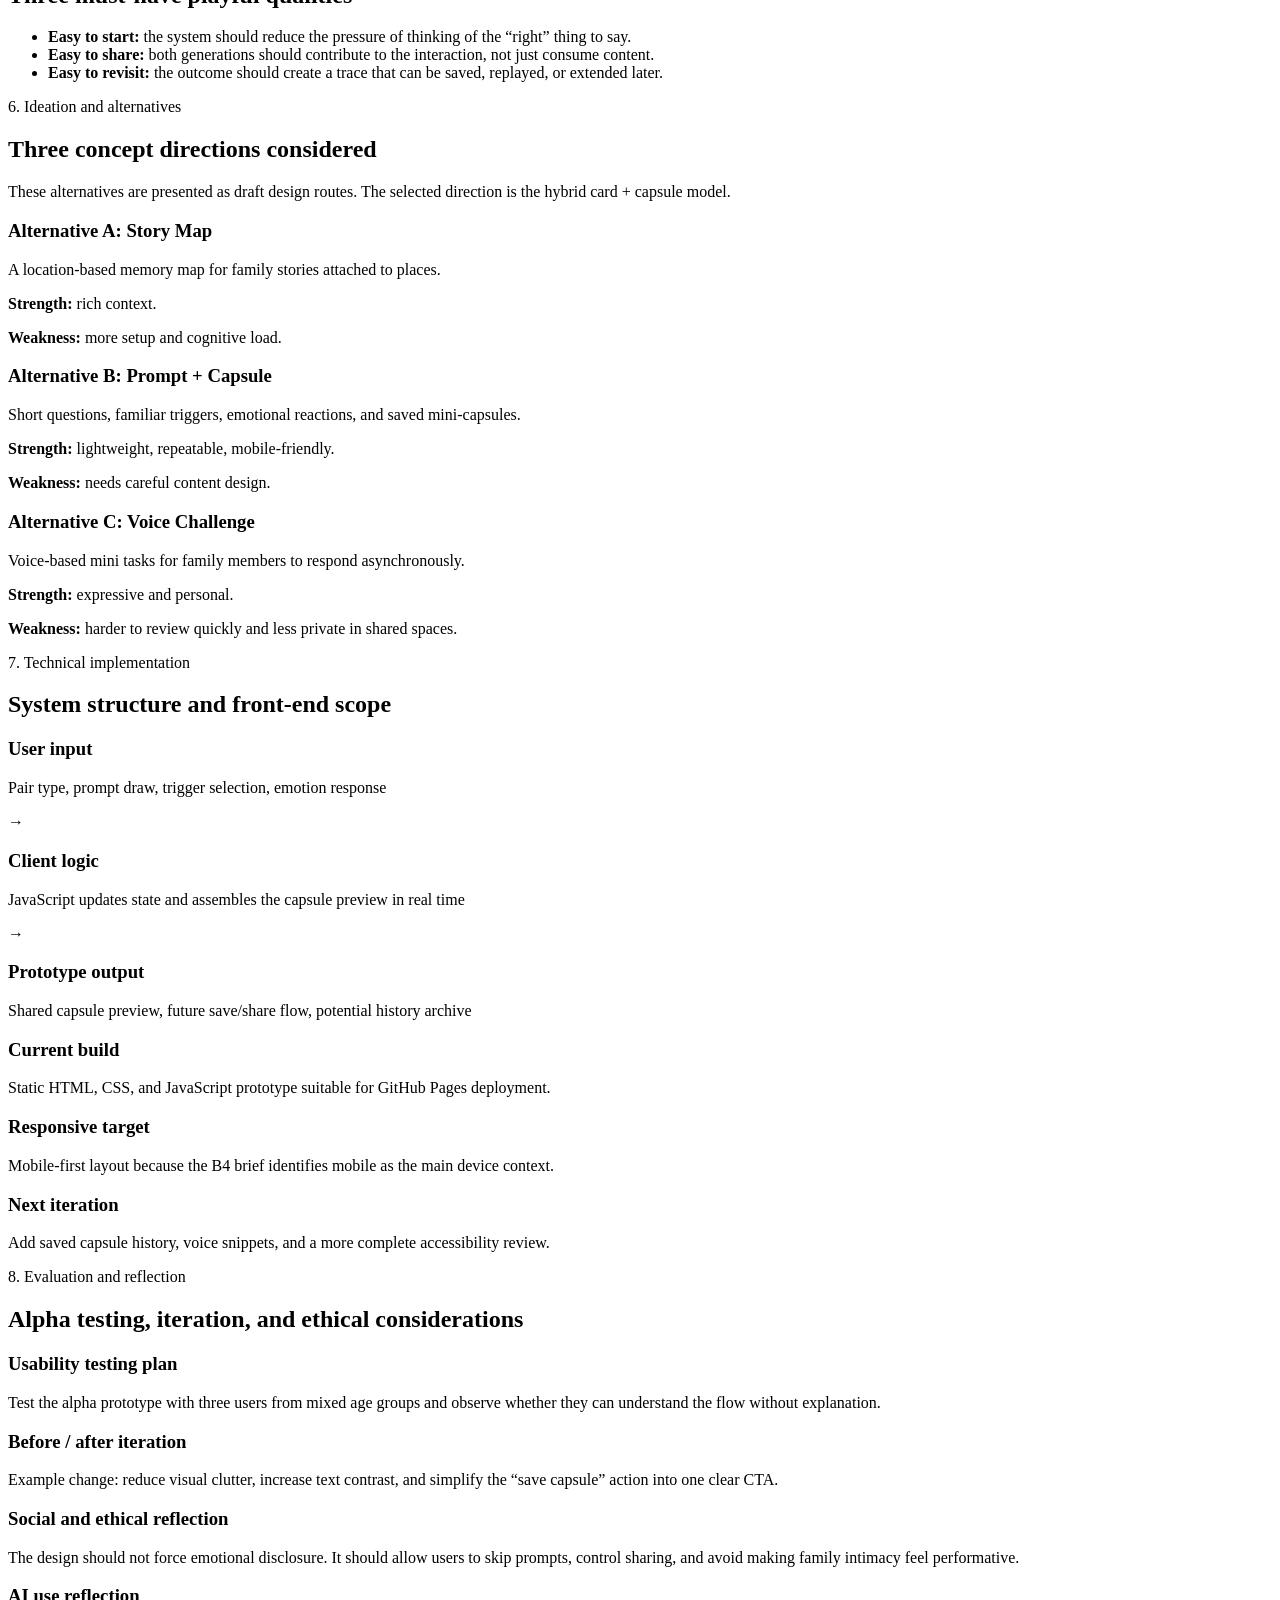
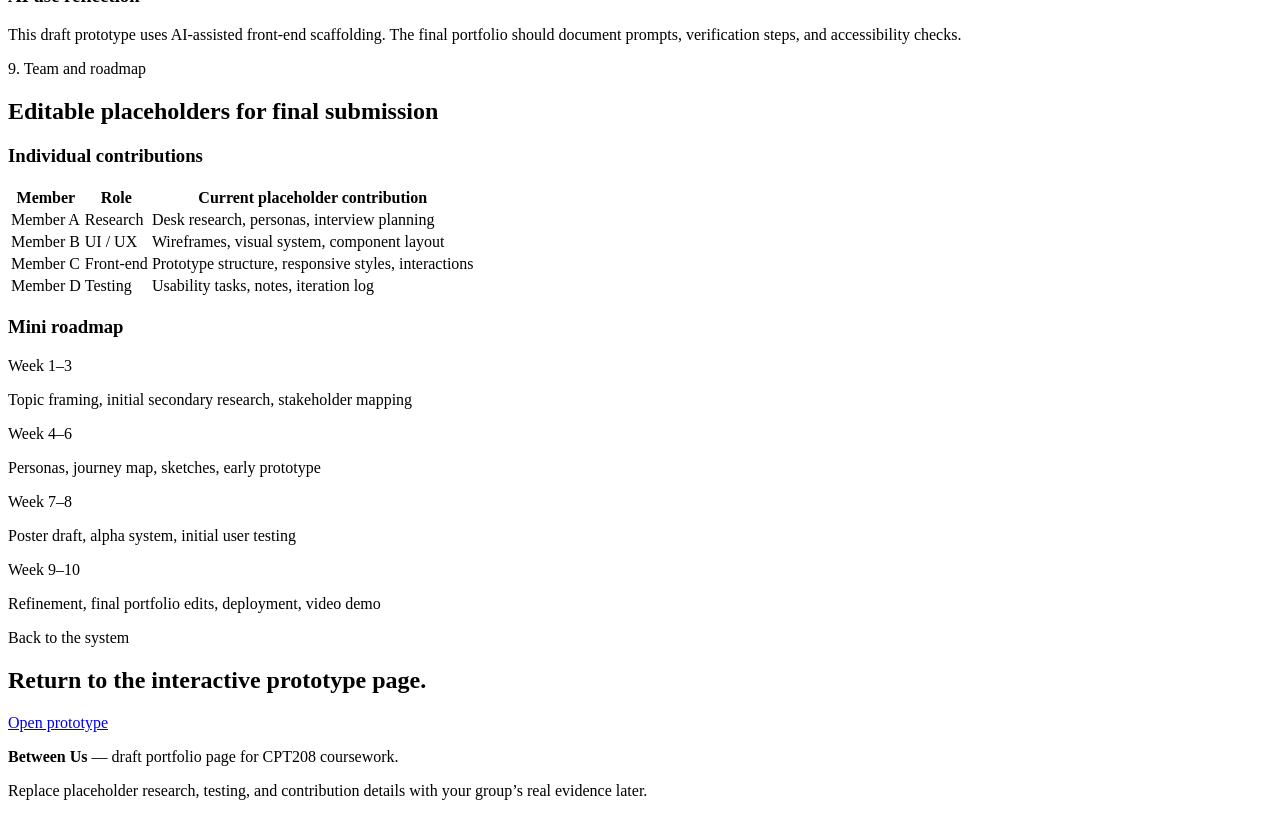
==== commit 56cc25ec: "Update portfolio.html" ====
--- a/portfolio.html
+++ b/portfolio.html
@@ -105,9 +105,7 @@
 
         <div class="research-grid">
           <article class="research-card">
-            <a href="https://dl.acm.org/doi/10.1145/3357236.3395460" target="_blank">
-              "Relational Design for Remote Intergenerational Sensorial Play Experiences" (2020)
-            </a>
+            <h3><a href="https://dl.acm.org/doi/10.1145/3357236.3395460" target="_blank" style="text-decoration: none; color: inherit;">Relational Design for Remote Intergenerational Sensorial Play (2020)</a></h3>
             <ul>
               <li>Did well: Emphasized non-verbal bonding through tactile feedback.</li>
               <li>Did well: Reduced "performance anxiety" in conversation.</li>
@@ -119,7 +117,7 @@
           </article>
         
           <article class="research-card">
-            <h3>Story-Me: Intergenerational Storytelling and Preservation (2020)</h3>
+            <h3><a href="https://dl.acm.org/doi/10.1145/3313831.3376378" target="_blank" style="text-decoration: none; color: inherit;">Story-Me: Intergenerational Storytelling and Preservation (2020)</a></h3>
             <ul>
               <li>Did well: Strong focus on long-term heritage and legacy.</li>
               <li>Did well: Scaffolded prompts to help seniors recall memories.</li>
@@ -131,7 +129,7 @@
           </article>
         
           <article class="research-card">
-            <h3>Tangible VR-Based System for Intergenerational Learning (2022)</h3>
+            <h3><a href="https://www.mdpi.com/2071-1050/14/10/6067" target="_blank" style="text-decoration: none; color: inherit;">Tangible VR-Based System for Intergenerational Learning (2022)</a></h3>
             <ul>
               <li>Did well: Combined physical objects with virtual environments.</li>
               <li>Did well: Enhanced spatial presence (feeling "together").</li>
@@ -143,7 +141,7 @@
           </article>
         
           <article class="research-card">
-            <h3>Empirical Study of VR to Promote Intergenerational Communication (2021)</h3>
+            <h3><a href="https://www.mdpi.com/2071-1050/14/6/3213" target="_blank" style="text-decoration: none; color: inherit;">Empirical Study of VR to Promote Intergenerational Communication (2021)</a></h3>
             <ul>
               <li>Did well: Provided quantitative data on user satisfaction.</li>
               <li>Did well: Identified key "ice-breaking" mechanics in VR.</li>
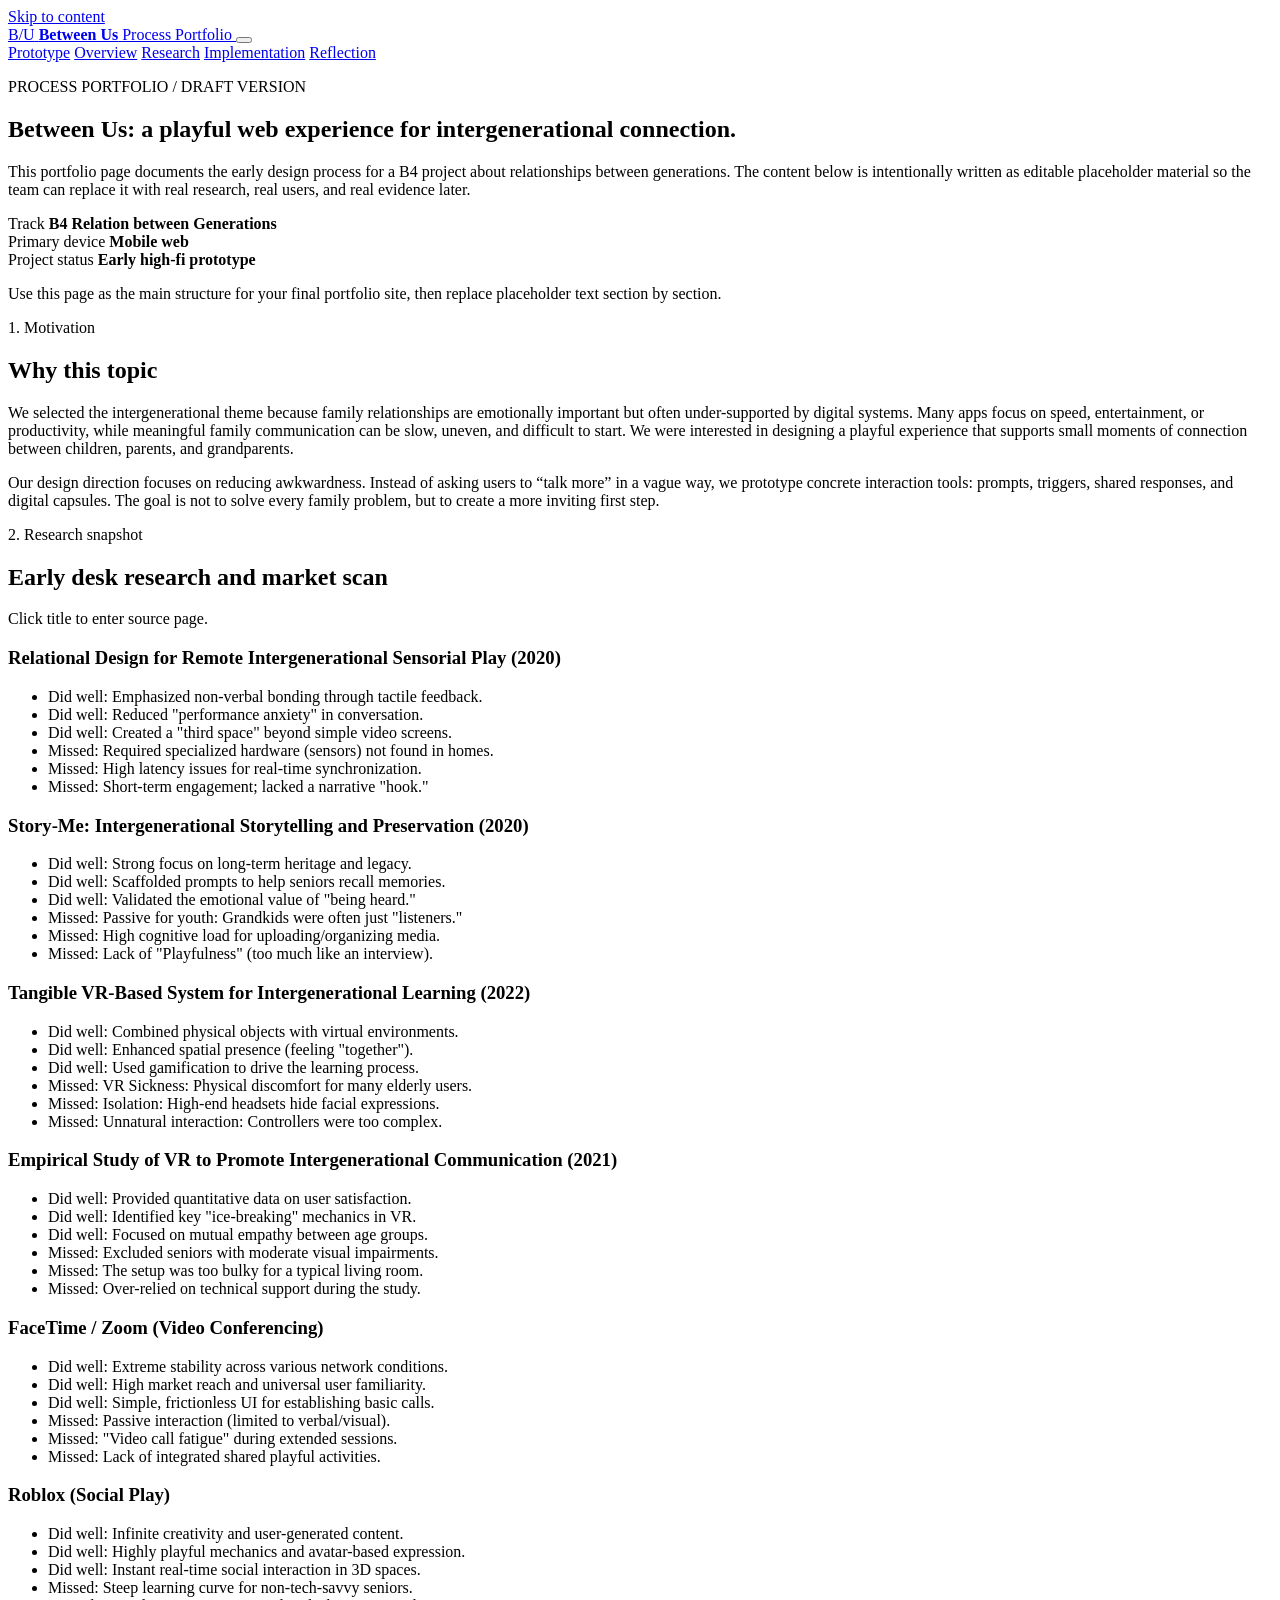
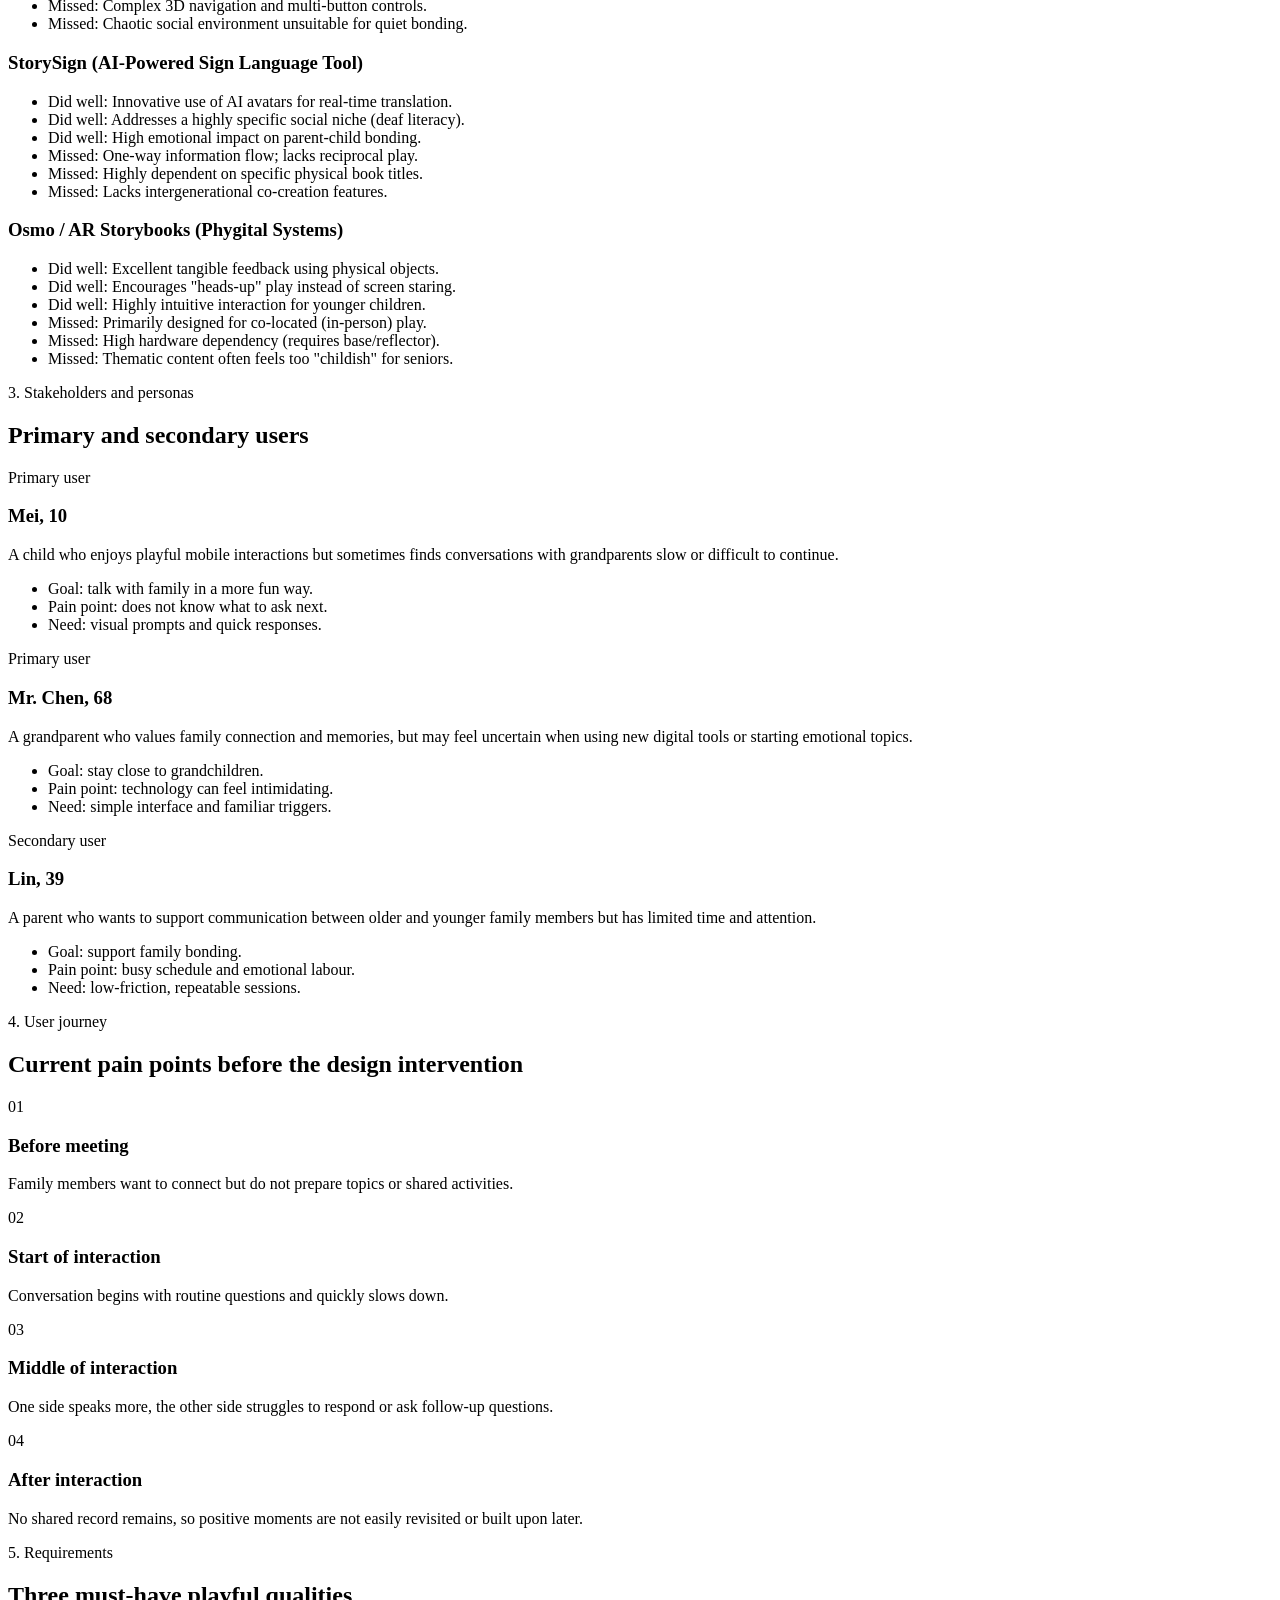
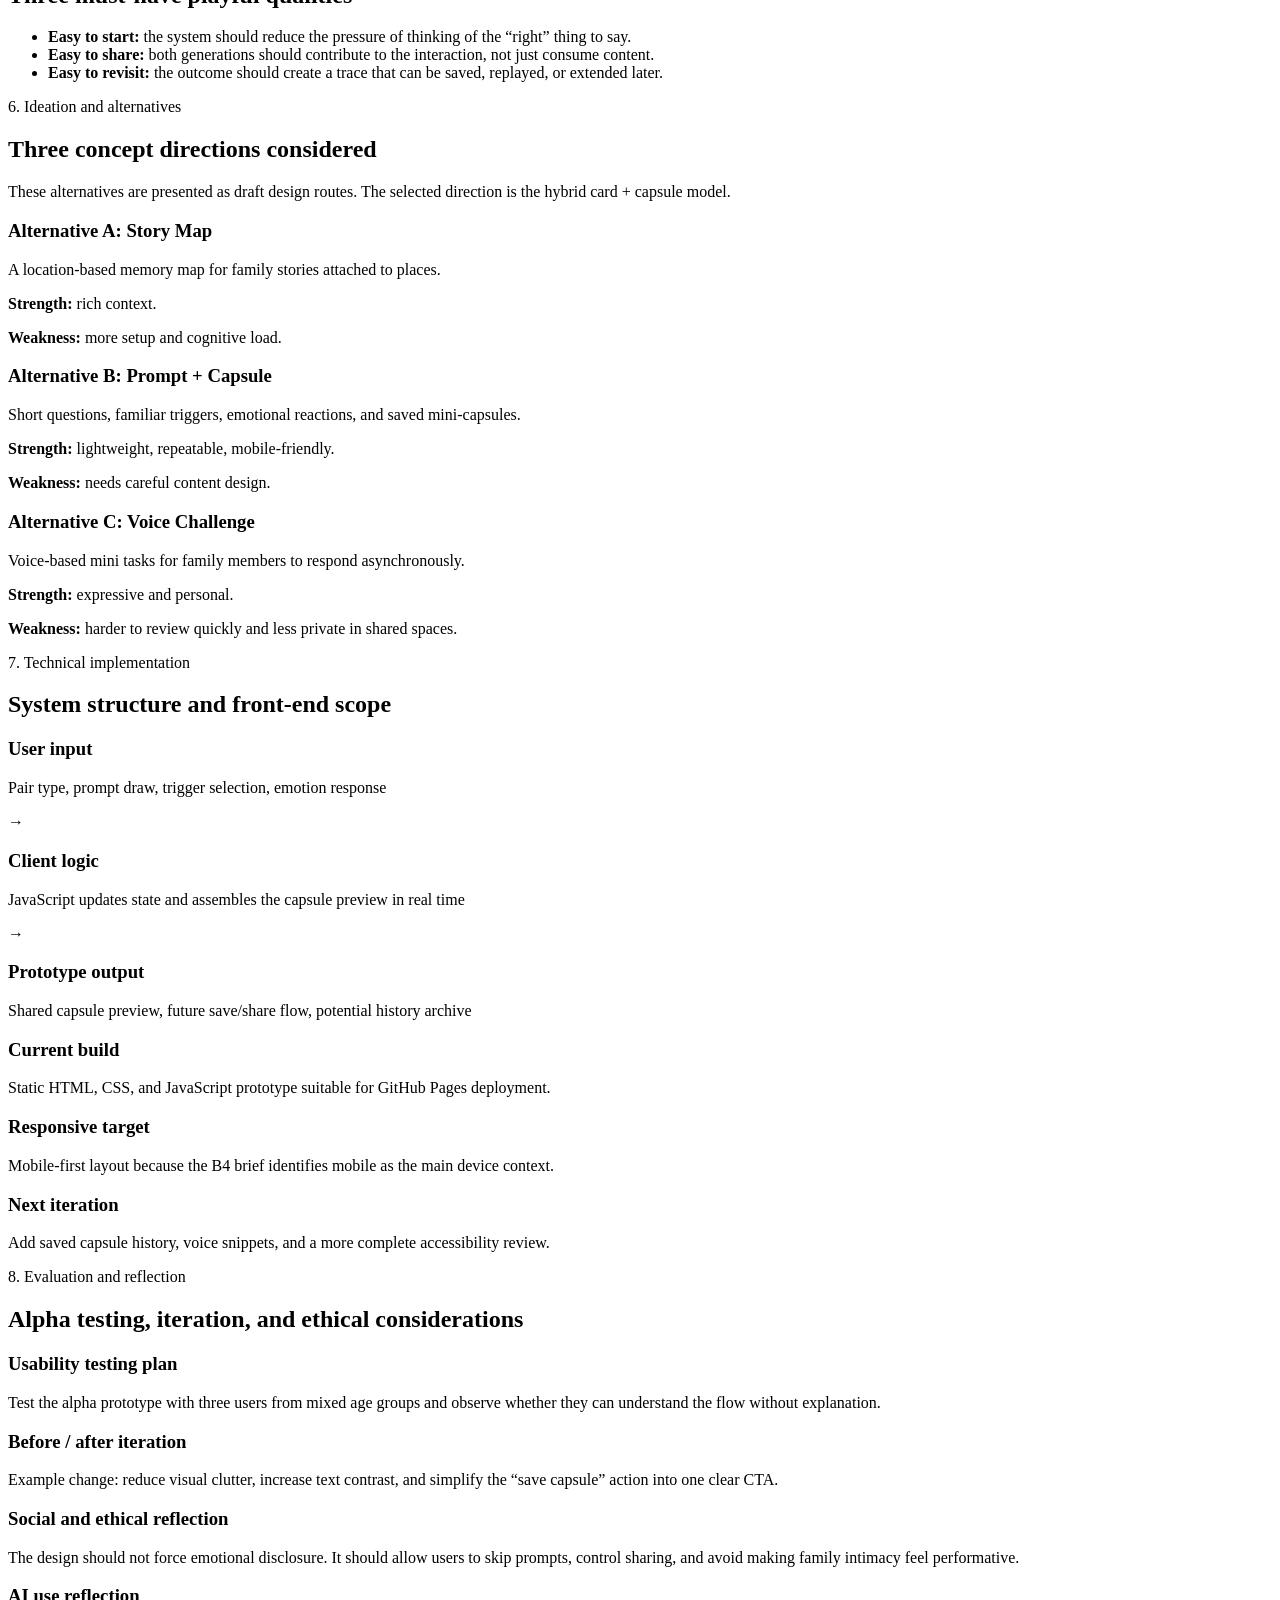
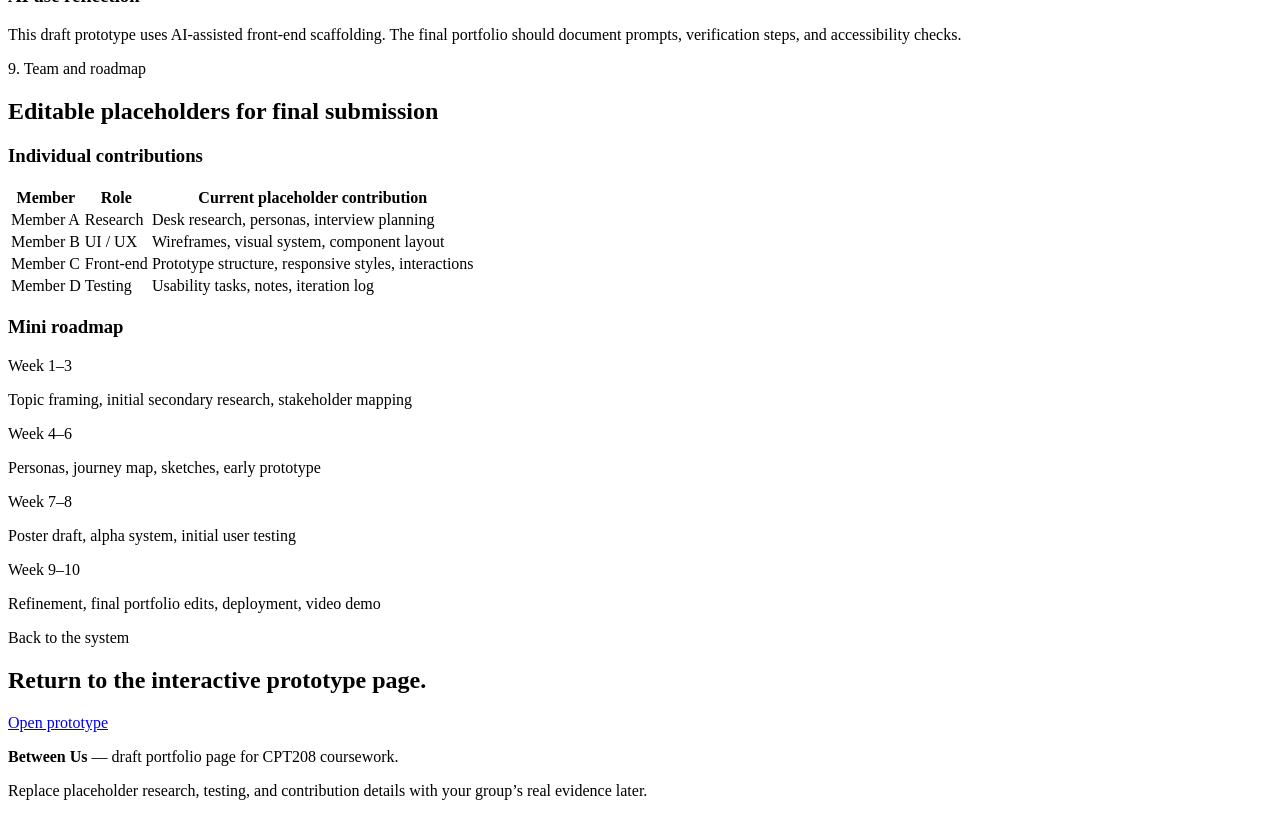
==== commit 971ffaa3: "Update portfolio.html" ====
--- a/portfolio.html
+++ b/portfolio.html
@@ -99,7 +99,7 @@
             <h2>Early desk research and market scan</h2>
           </div>
           <p class="section-copy">
-            The entries below are draft placeholders designed to show layout and depth. Replace them later with real academic references and real products.
+            Click title to enter source page.
           </p>
         </div>
 
